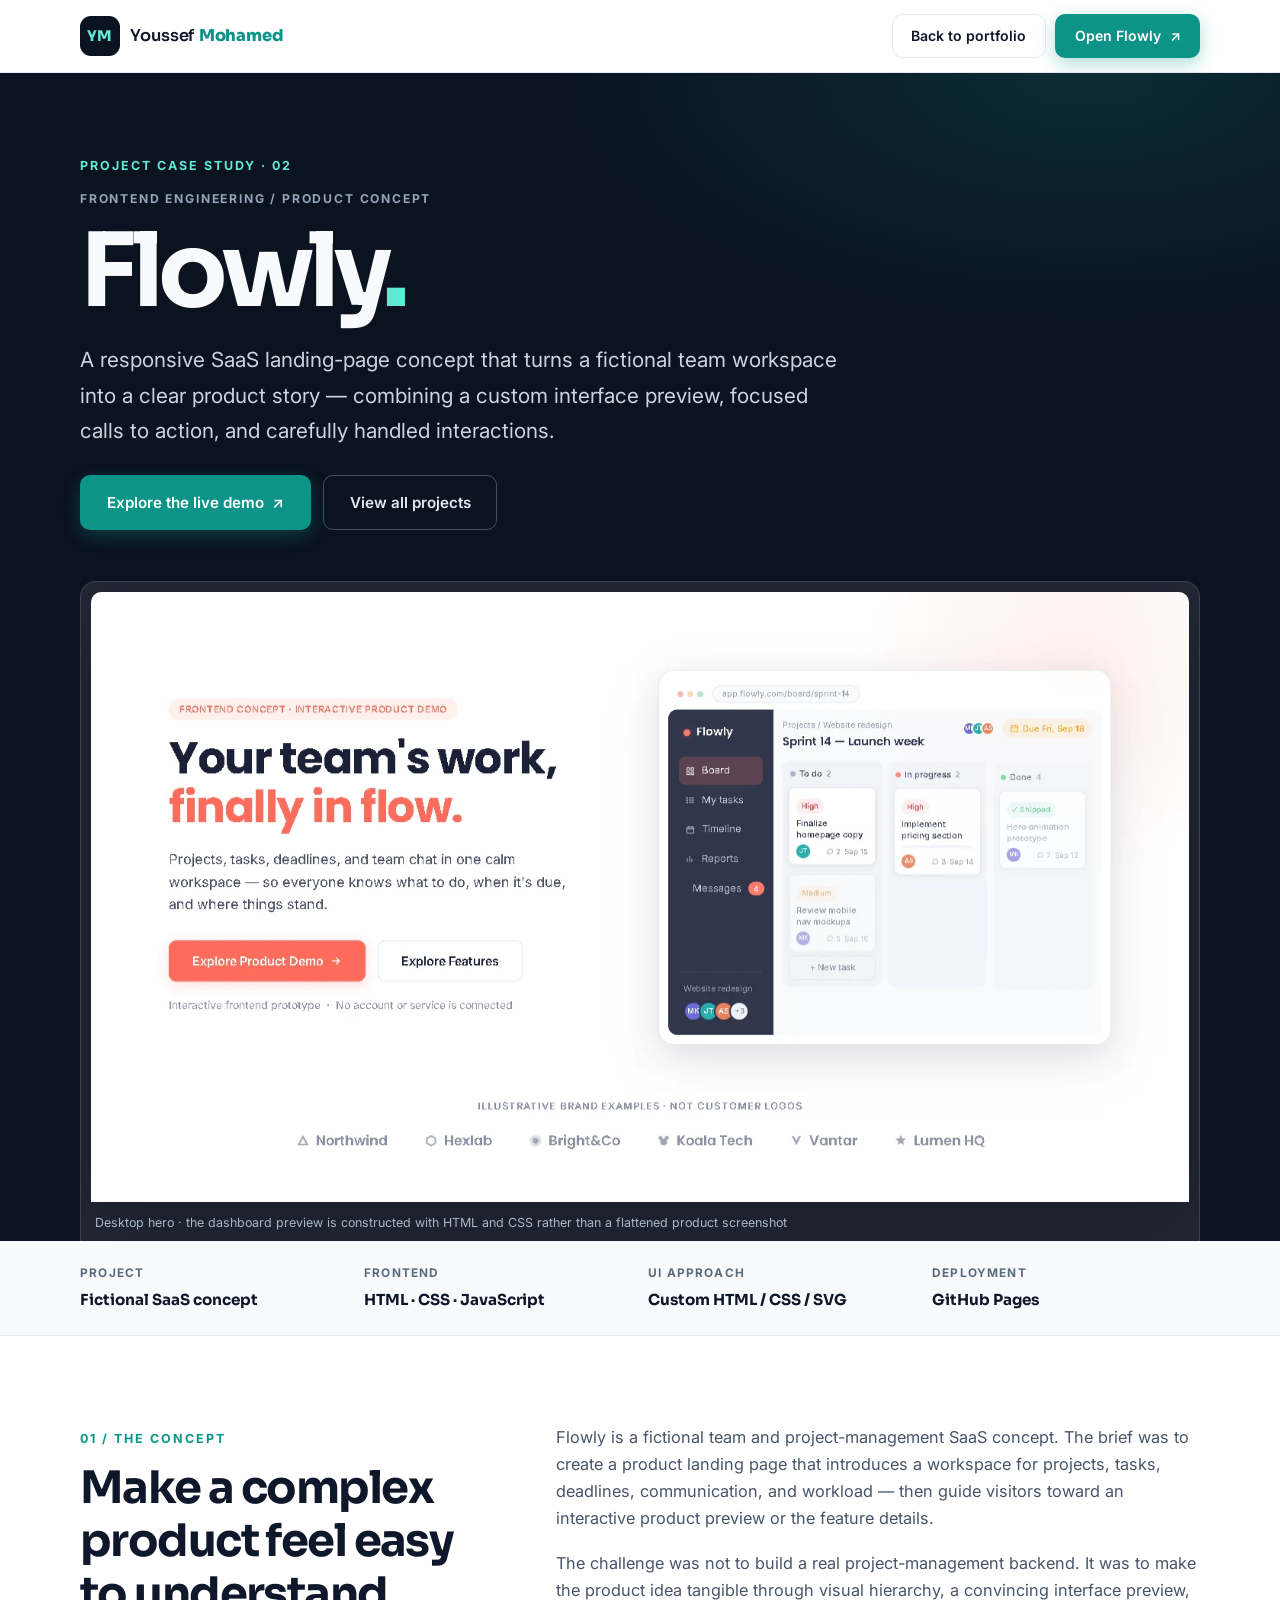
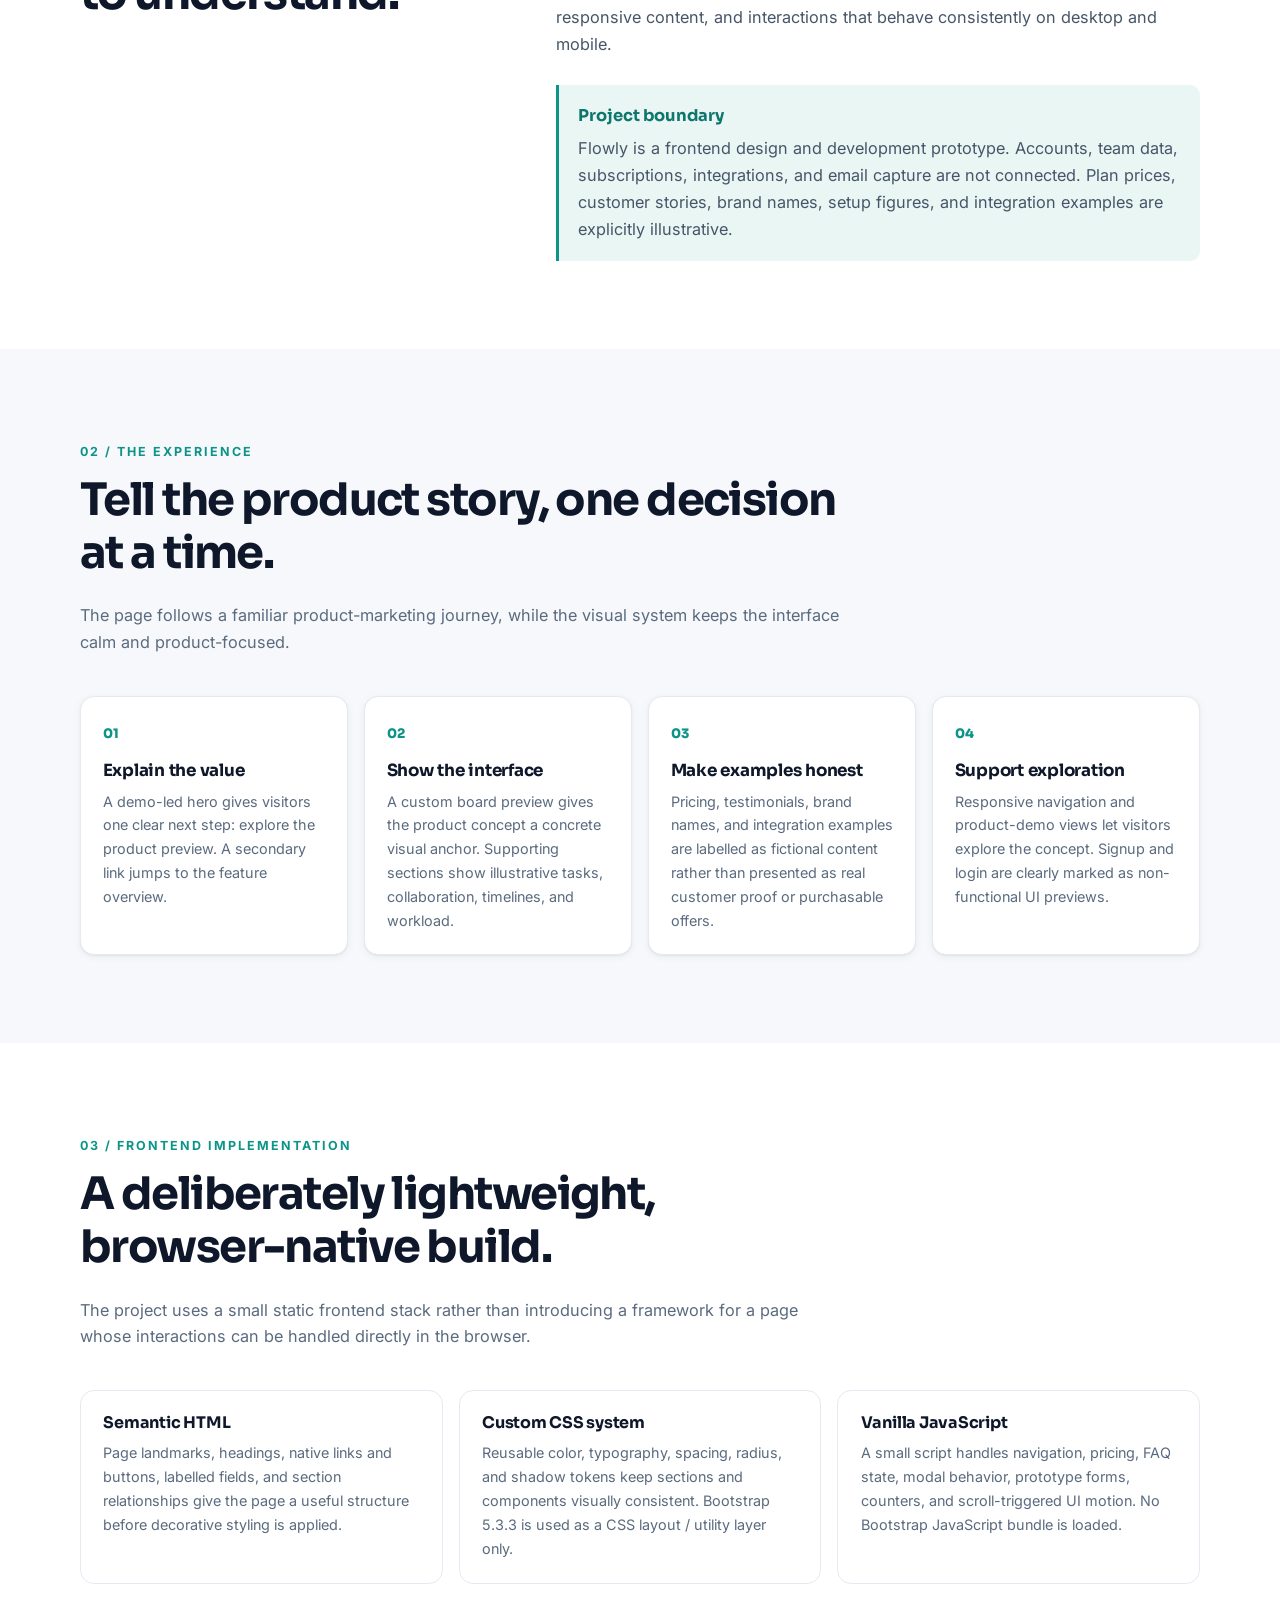
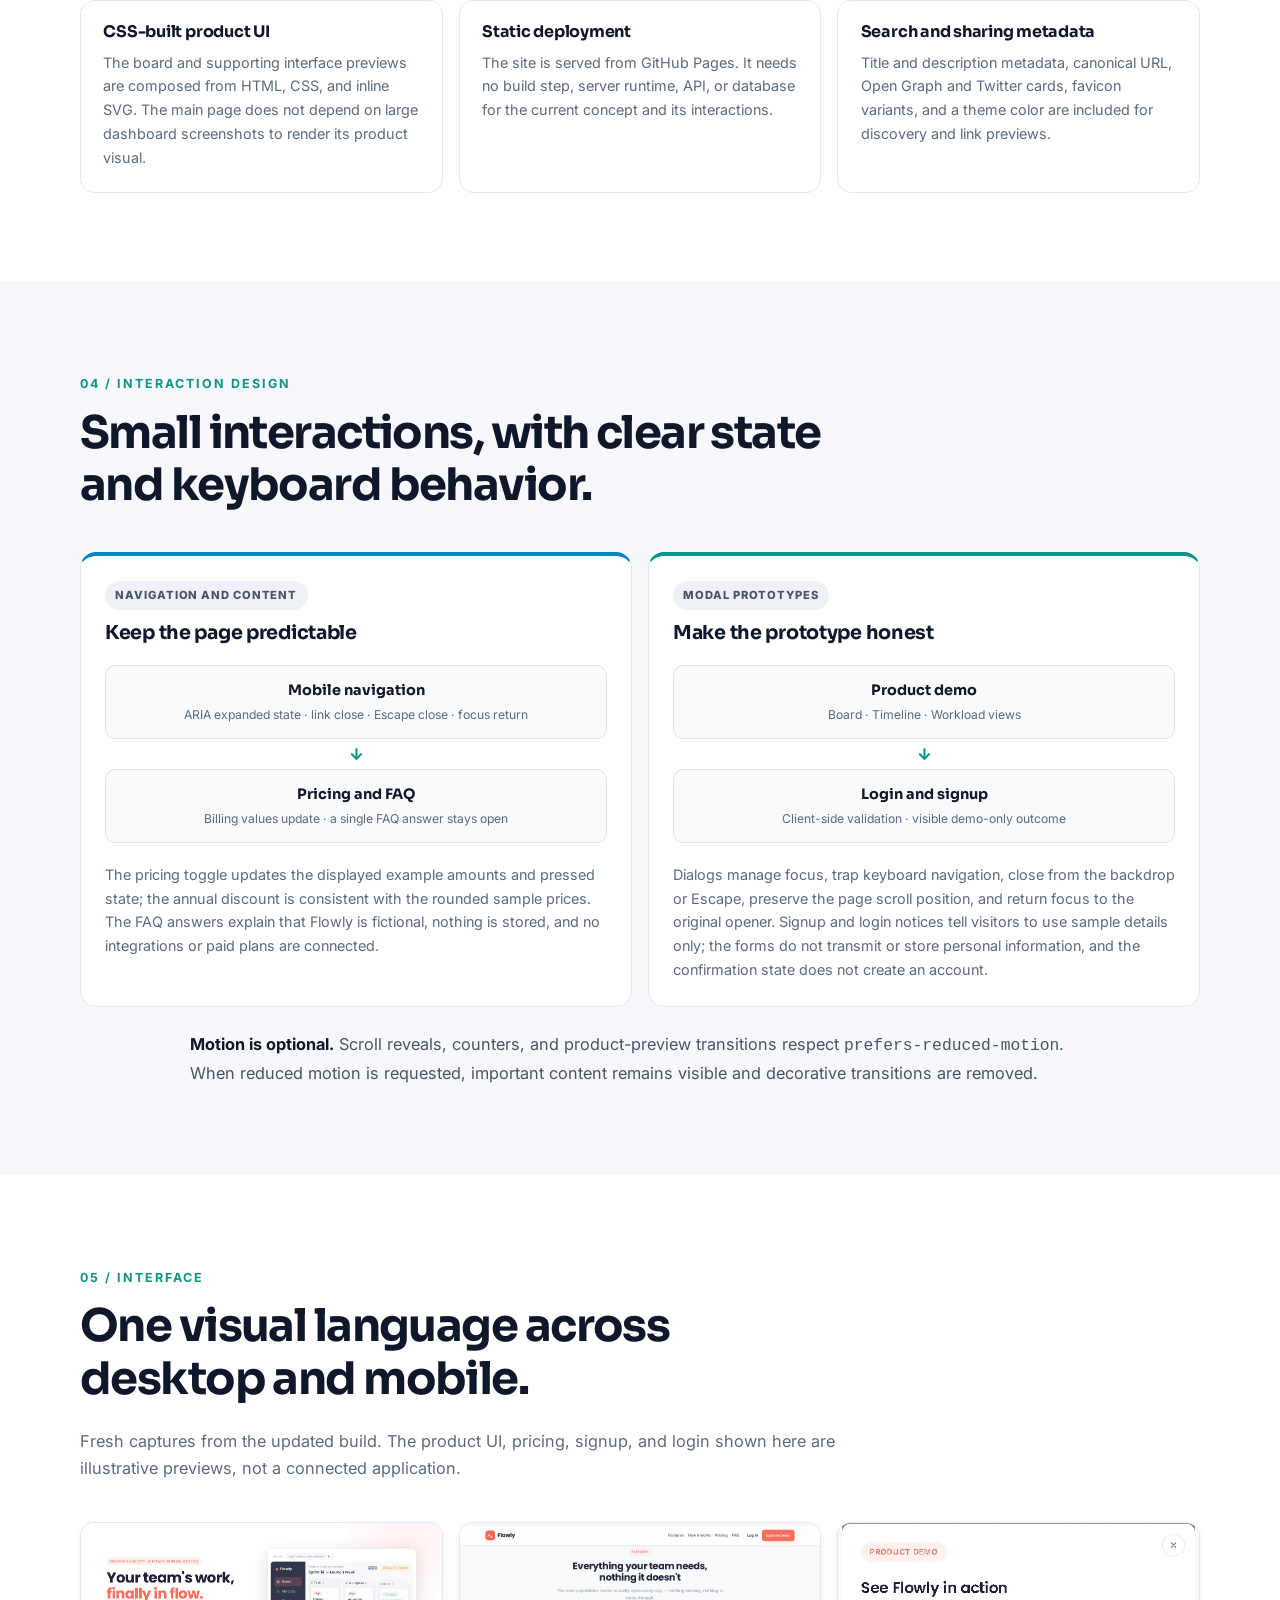
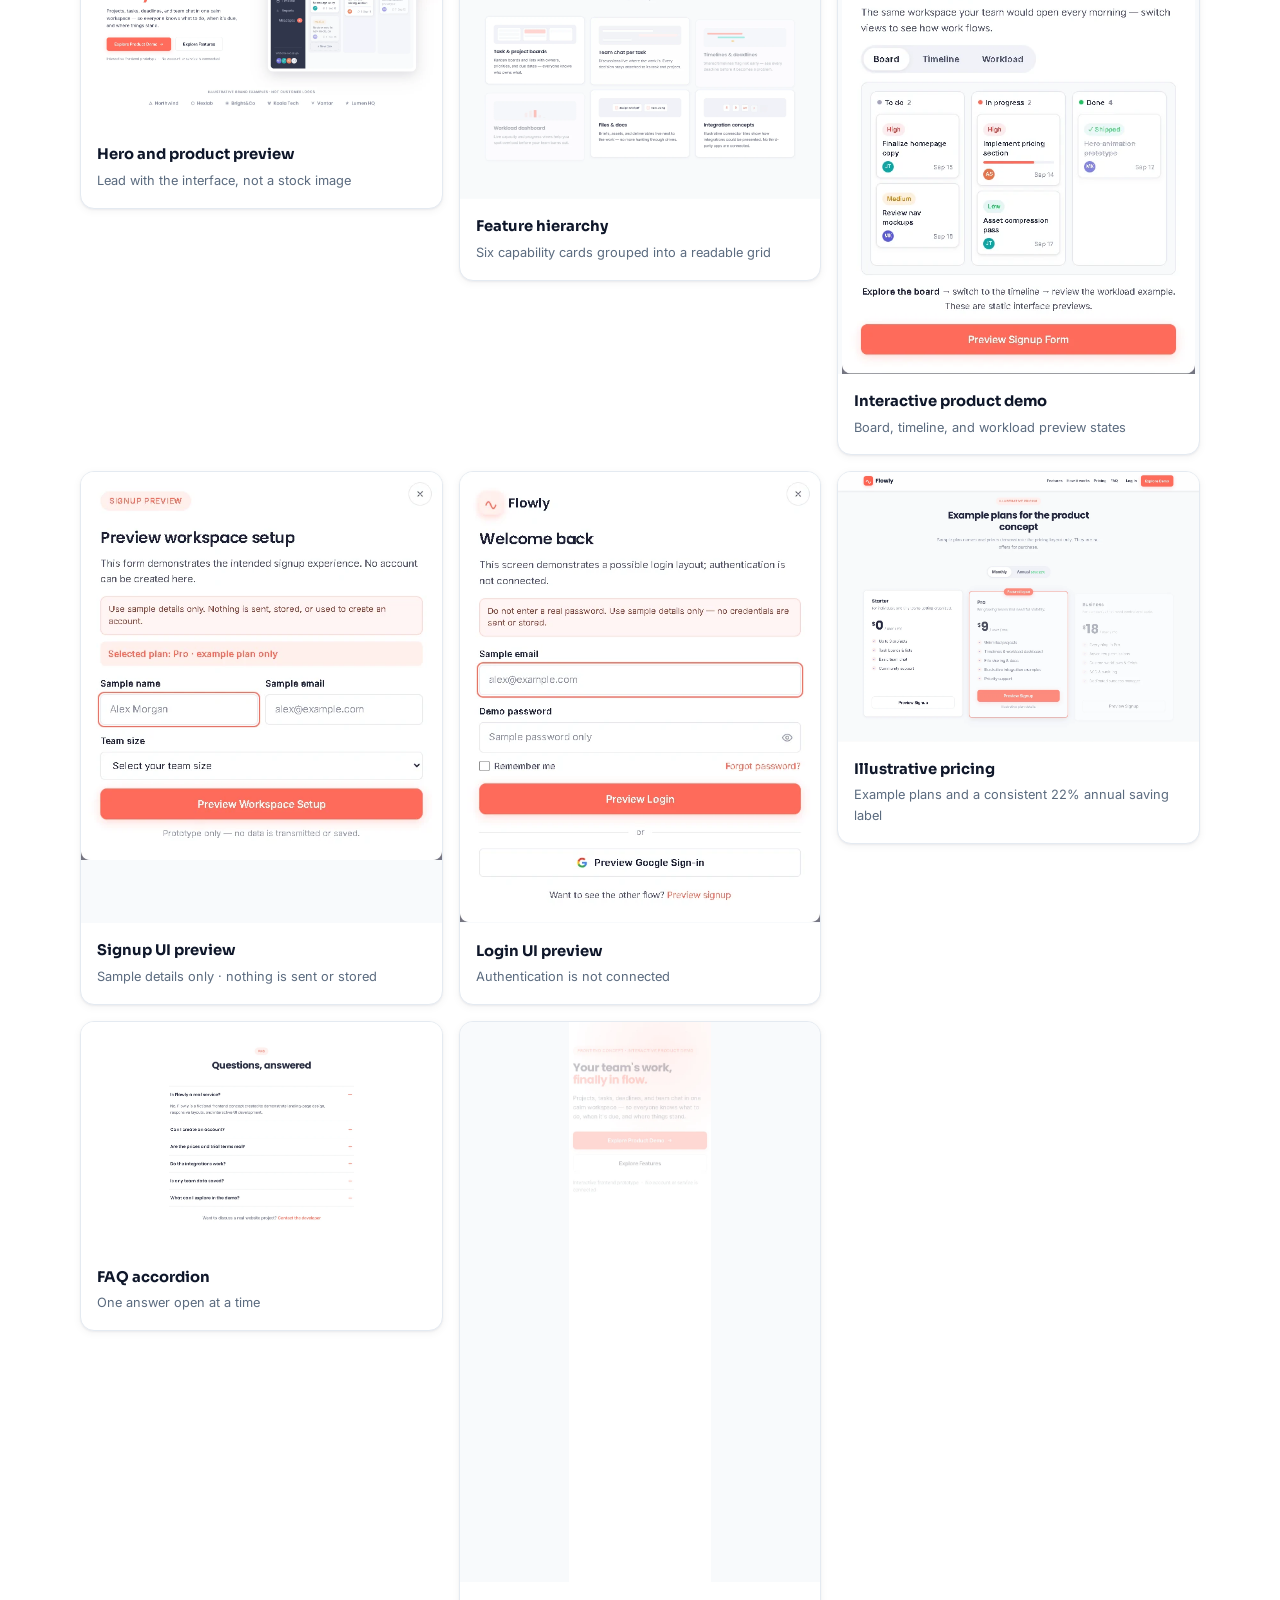
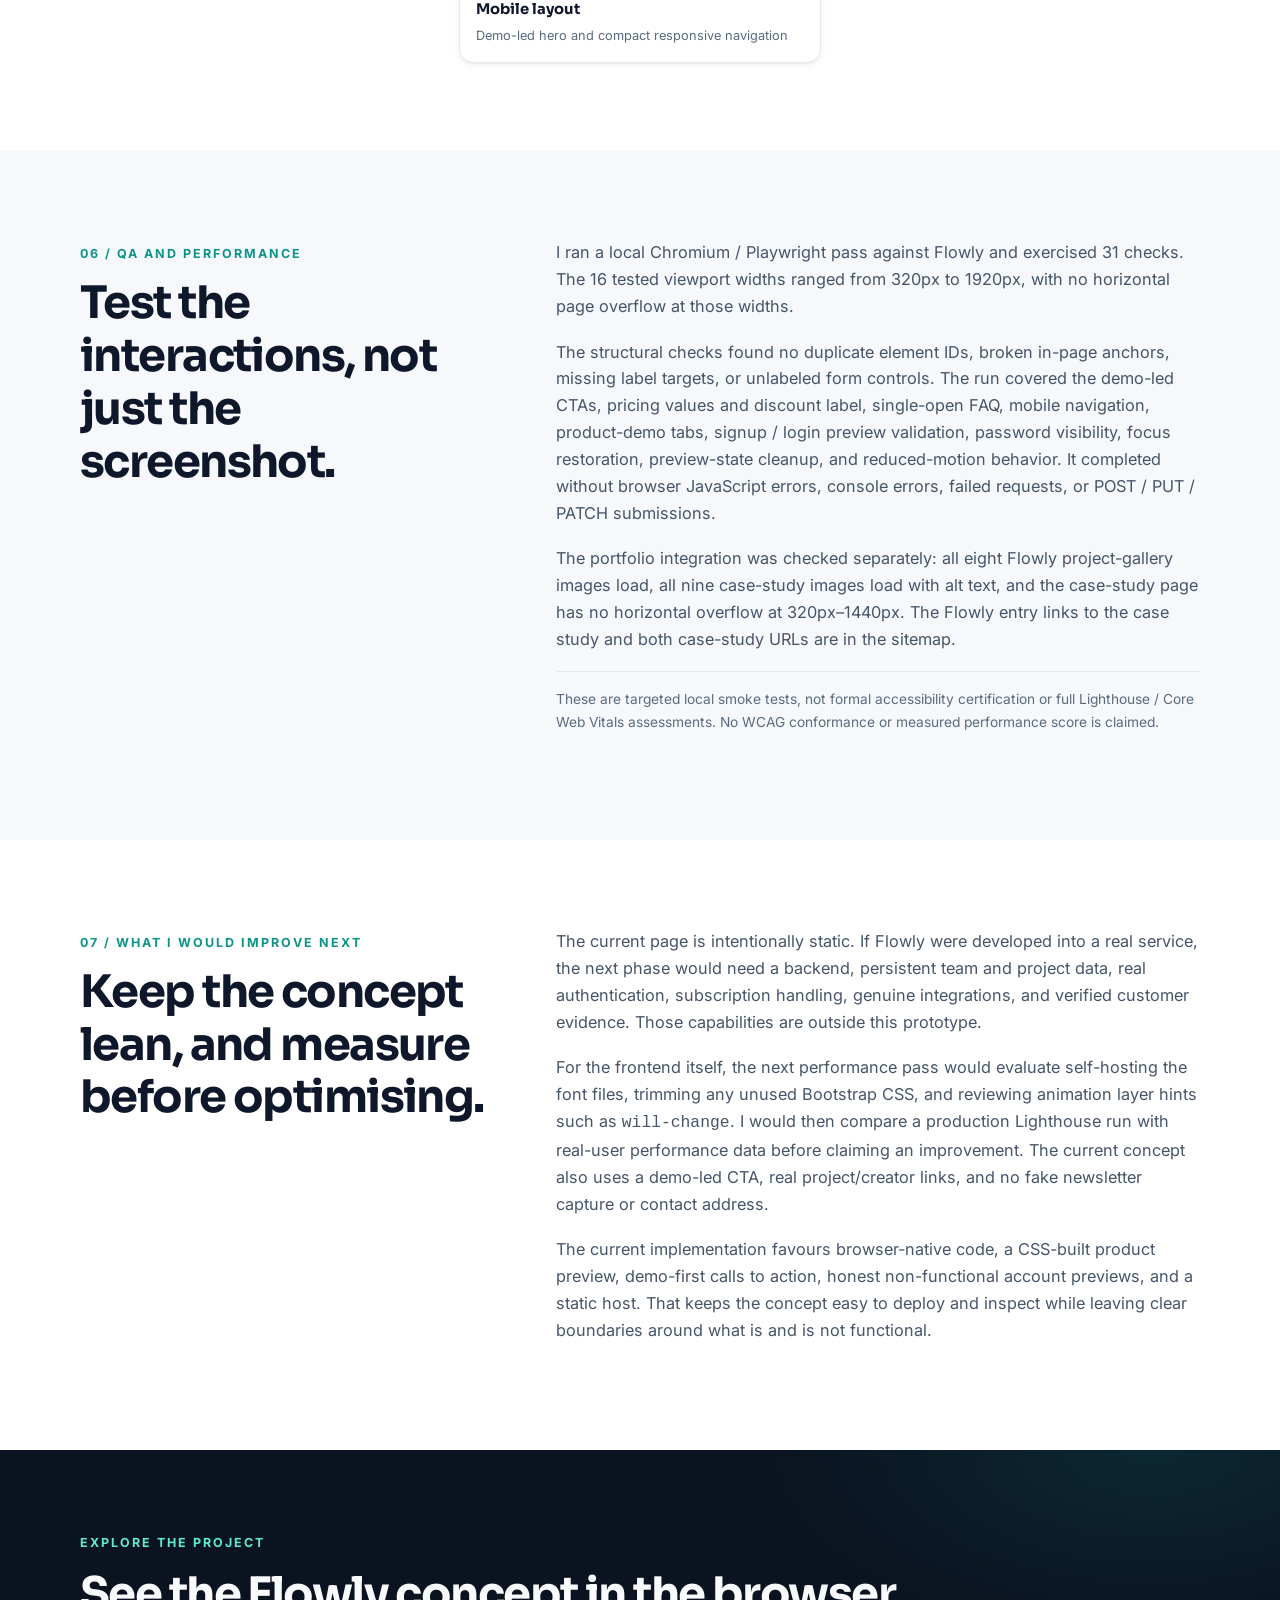
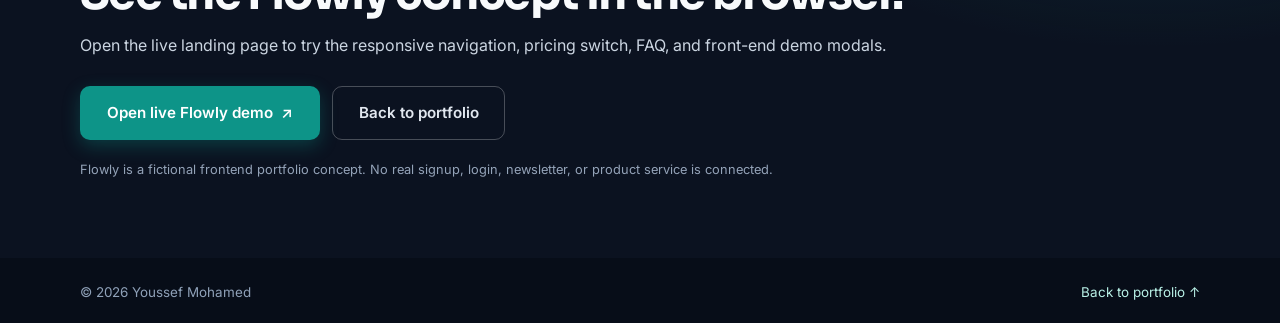
==== flowly-case-study.html @ de56250c "Add Flowly frontend case study and refreshed visuals" ====
<!DOCTYPE html>
<html lang="en">
<head>
  <meta charset="UTF-8">
  <meta name="viewport" content="width=device-width, initial-scale=1.0">
  <title>Flowly Case Study — Youssef Mohamed</title>
  <meta name="description" content="How I designed and built Flowly, a responsive fictional SaaS landing page using HTML, CSS, and vanilla JavaScript, with interactive prototypes and accessibility-minded motion.">
  <meta name="author" content="Youssef Mohamed">
  <meta name="robots" content="index, follow">
  <link rel="canonical" href="https://youssefmohammed12.github.io/my-portfolio-website/flowly-case-study.html">
  <meta name="theme-color" content="#0b1220">
  <meta property="og:type" content="article">
  <meta property="og:url" content="https://youssefmohammed12.github.io/my-portfolio-website/flowly-case-study.html">
  <meta property="og:title" content="Flowly — Frontend Case Study">
  <meta property="og:description" content="A responsive SaaS concept built with semantic HTML, custom CSS, vanilla JavaScript, and interactive front-end prototypes.">
  <meta property="og:image" content="https://youssefmohammed12.github.io/my-portfolio-website/assets/flowly/hero-desktop.webp">
  <meta property="og:image:alt" content="Flowly fictional SaaS landing page with a custom project-board interface">
  <meta name="twitter:card" content="summary_large_image">
  <meta name="twitter:title" content="Flowly — Frontend Case Study">
  <meta name="twitter:description" content="Design decisions, frontend interactions, accessibility considerations, and QA for a responsive SaaS landing-page concept.">
  <meta name="twitter:image" content="https://youssefmohammed12.github.io/my-portfolio-website/assets/flowly/hero-desktop.webp">
  <link rel="icon" type="image/svg+xml" href="assets/favicon.svg">
  <link rel="preconnect" href="https://fonts.googleapis.com">
  <link rel="preconnect" href="https://fonts.gstatic.com" crossorigin>
  <link href="https://fonts.googleapis.com/css2?family=Inter:wght@400;500;600;700&family=Sora:wght@600;700;800&display=swap" rel="stylesheet">
  <link rel="stylesheet" href="css/styles.css">
  <link rel="stylesheet" href="css/case-study.css">
  <link rel="stylesheet" href="css/flowly-case-study.css">
</head>
<body class="case-study-page">
  <a class="skip-link" href="#main">Skip to content</a>
  <header class="case-header">
    <div class="case-container case-nav">
      <a href="index.html#home" class="logo" aria-label="Youssef Mohamed — portfolio home">
        <span class="logo-mark" aria-hidden="true">YM</span>
        <span class="logo-text">Youssef<strong>Mohamed</strong></span>
      </a>
      <div class="case-nav-actions">
        <a class="btn btn-ghost btn-sm" href="index.html#projects">Back to portfolio</a>
        <a class="btn btn-primary btn-sm" href="https://youssefmohammed12.github.io/Flowly/" target="_blank" rel="noopener noreferrer">Open Flowly <span aria-hidden="true">↗</span></a>
      </div>
    </div>
  </header>
  <main id="main">
    <section class="case-hero">
      <div class="case-container">
        <p class="eyebrow eyebrow-light">Project case study · 02</p>
        <p class="case-overline">Frontend engineering / Product concept</p>
        <h1>Flowly<span>.</span></h1>
        <p class="case-hero-lead">A responsive SaaS landing-page concept that turns a fictional team workspace into a clear product story — combining a custom interface preview, focused calls to action, and carefully handled interactions.</p>
        <div class="case-hero-actions">
          <a class="btn btn-primary" href="https://youssefmohammed12.github.io/Flowly/" target="_blank" rel="noopener noreferrer">Explore the live demo <span aria-hidden="true">↗</span></a>
          <a class="btn btn-ghost btn-ghost-light" href="index.html#projects">View all projects</a>
        </div>
        <figure class="case-hero-shot">
          <img src="assets/flowly/hero-desktop.webp" alt="Flowly desktop landing-page hero with its coral and navy visual identity and a custom project-board interface" width="1440" height="815">
          <figcaption>Desktop hero · the dashboard preview is constructed with HTML and CSS rather than a flattened product screenshot</figcaption>
        </figure>
      </div>
    </section>
    <section class="case-facts" aria-label="Project summary">
      <div class="case-container case-facts-grid">
        <div><span>Project</span><strong>Fictional SaaS concept</strong></div>
        <div><span>Frontend</span><strong>HTML · CSS · JavaScript</strong></div>
        <div><span>UI approach</span><strong>Custom HTML / CSS / SVG</strong></div>
        <div><span>Deployment</span><strong>GitHub Pages</strong></div>
      </div>
    </section>
    <section class="case-section" id="overview">
      <div class="case-container case-two-col">
        <div class="case-section-intro">
          <p class="eyebrow">01 / The concept</p>
          <h2>Make a complex product feel easy to understand.</h2>
        </div>
        <div class="case-copy">
          <p>Flowly is a fictional team and project-management SaaS concept. The brief was to create a product landing page that introduces a workspace for projects, tasks, deadlines, communication, and workload — then guide visitors toward an interactive product preview or the feature details.</p>
          <p>The challenge was not to build a real project-management backend. It was to make the product idea tangible through visual hierarchy, a convincing interface preview, responsive content, and interactions that behave consistently on desktop and mobile.</p>
          <div class="case-callout"><strong>Project boundary</strong><span>Flowly is a frontend design and development prototype. Accounts, team data, subscriptions, integrations, and email capture are not connected. Plan prices, customer stories, brand names, setup figures, and integration examples are explicitly illustrative.</span></div>
        </div>
      </div>
    </section>
    <section class="case-section case-section-alt">
      <div class="case-container">
        <div class="case-section-heading">
          <p class="eyebrow">02 / The experience</p>
          <h2>Tell the product story, one decision at a time.</h2>
          <p>The page follows a familiar product-marketing journey, while the visual system keeps the interface calm and product-focused.</p>
        </div>
        <div class="case-feature-grid">
          <article class="case-feature"><span>01</span><h3>Explain the value</h3><p>A demo-led hero gives visitors one clear next step: explore the product preview. A secondary link jumps to the feature overview.</p></article>
          <article class="case-feature"><span>02</span><h3>Show the interface</h3><p>A custom board preview gives the product concept a concrete visual anchor. Supporting sections show illustrative tasks, collaboration, timelines, and workload.</p></article>
          <article class="case-feature"><span>03</span><h3>Make examples honest</h3><p>Pricing, testimonials, brand names, and integration examples are labelled as fictional content rather than presented as real customer proof or purchasable offers.</p></article>
          <article class="case-feature"><span>04</span><h3>Support exploration</h3><p>Responsive navigation and product-demo views let visitors explore the concept. Signup and login are clearly marked as non-functional UI previews.</p></article>
        </div>
      </div>
    </section>
    <section class="case-section" id="implementation">
      <div class="case-container">
        <div class="case-section-heading">
          <p class="eyebrow">03 / Frontend implementation</p>
          <h2>A deliberately lightweight, browser-native build.</h2>
          <p>The project uses a small static frontend stack rather than introducing a framework for a page whose interactions can be handled directly in the browser.</p>
        </div>
        <div class="case-decision-grid">
          <article><h3>Semantic HTML</h3><p>Page landmarks, headings, native links and buttons, labelled fields, and section relationships give the page a useful structure before decorative styling is applied.</p></article>
          <article><h3>Custom CSS system</h3><p>Reusable color, typography, spacing, radius, and shadow tokens keep sections and components visually consistent. Bootstrap 5.3.3 is used as a CSS layout / utility layer only.</p></article>
          <article><h3>Vanilla JavaScript</h3><p>A small script handles navigation, pricing, FAQ state, modal behavior, prototype forms, counters, and scroll-triggered UI motion. No Bootstrap JavaScript bundle is loaded.</p></article>
          <article><h3>CSS-built product UI</h3><p>The board and supporting interface previews are composed from HTML, CSS, and inline SVG. The main page does not depend on large dashboard screenshots to render its product visual.</p></article>
          <article><h3>Static deployment</h3><p>The site is served from GitHub Pages. It needs no build step, server runtime, API, or database for the current concept and its interactions.</p></article>
          <article><h3>Search and sharing metadata</h3><p>Title and description metadata, canonical URL, Open Graph and Twitter cards, favicon variants, and a theme color are included for discovery and link previews.</p></article>
        </div>
      </div>
    </section>
    <section class="case-section case-section-alt" id="interactions">
      <div class="case-container">
        <div class="case-section-heading">
          <p class="eyebrow">04 / Interaction design</p>
          <h2>Small interactions, with clear state and keyboard behavior.</h2>
        </div>
        <div class="case-modes">
          <article class="case-mode case-mode-local">
            <span class="case-mode-label">Navigation and content</span>
            <h3>Keep the page predictable</h3>
            <div class="case-flow">
              <div class="case-flow-node"><strong>Mobile navigation</strong><small>ARIA expanded state · link close · Escape close · focus return</small></div>
              <span class="case-flow-arrow" aria-hidden="true">↓</span>
              <div class="case-flow-node"><strong>Pricing and FAQ</strong><small>Billing values update · a single FAQ answer stays open</small></div>
            </div>
            <p>The pricing toggle updates the displayed example amounts and pressed state; the annual discount is consistent with the rounded sample prices. The FAQ answers explain that Flowly is fictional, nothing is stored, and no integrations or paid plans are connected.</p>
          </article>
          <article class="case-mode case-mode-api">
            <span class="case-mode-label">Modal prototypes</span>
            <h3>Make the prototype honest</h3>
            <div class="case-flow">
              <div class="case-flow-node"><strong>Product demo</strong><small>Board · Timeline · Workload views</small></div>
              <span class="case-flow-arrow" aria-hidden="true">↓</span>
              <div class="case-flow-node"><strong>Login and signup</strong><small>Client-side validation · visible demo-only outcome</small></div>
            </div>
            <p>Dialogs manage focus, trap keyboard navigation, close from the backdrop or Escape, preserve the page scroll position, and return focus to the original opener. Signup and login notices tell visitors to use sample details only; the forms do not transmit or store personal information, and the confirmation state does not create an account.</p>
          </article>
        </div>
        <div class="case-copy case-architecture-note">
          <p><strong>Motion is optional.</strong> Scroll reveals, counters, and product-preview transitions respect <code>prefers-reduced-motion</code>. When reduced motion is requested, important content remains visible and decorative transitions are removed.</p>
        </div>
      </div>
    </section>
    <section class="case-section">
      <div class="case-container">
        <div class="case-section-heading">
          <p class="eyebrow">05 / Interface</p>
          <h2>One visual language across desktop and mobile.</h2>
          <p>Fresh captures from the updated build. The product UI, pricing, signup, and login shown here are illustrative previews, not a connected application.</p>
        </div>
        <div class="case-gallery flowly-case-gallery">
          <figure class="flowly-shot"><a href="assets/flowly/hero-desktop.webp" target="_blank" rel="noopener noreferrer"><img src="assets/flowly/hero-desktop.webp" alt="Desktop hero with Flowly branding, primary calls to action, and custom project-board preview" width="1440" height="815" loading="lazy" decoding="async"></a><figcaption><strong>Hero and product preview</strong><span>Lead with the interface, not a stock image</span></figcaption></figure>
          <figure class="flowly-shot"><a href="assets/flowly/features.webp" target="_blank" rel="noopener noreferrer"><img src="assets/flowly/features.webp" alt="Flowly features section showing task boards, team chat, timelines, workload, files, and integrations" width="1440" height="1102" loading="lazy" decoding="async"></a><figcaption><strong>Feature hierarchy</strong><span>Six capability cards grouped into a readable grid</span></figcaption></figure>
          <figure class="flowly-shot-portrait"><a href="assets/flowly/product-demo.webp" target="_blank" rel="noopener noreferrer"><img src="assets/flowly/product-demo.webp" alt="Flowly product demo modal with Board, Timeline, and Workload tabs and a sample task board" width="560" height="716" loading="lazy" decoding="async"></a><figcaption><strong>Interactive product demo</strong><span>Board, timeline, and workload preview states</span></figcaption></figure>
          <figure class="flowly-shot-portrait"><a href="assets/flowly/signup-preview.webp" target="_blank" rel="noopener noreferrer"><img src="assets/flowly/signup-preview.webp" alt="Flowly signup interface preview with explicit sample-data notice and no-account disclaimer" width="560" height="602" loading="lazy" decoding="async"></a><figcaption><strong>Signup UI preview</strong><span>Sample details only · nothing is sent or stored</span></figcaption></figure>
          <figure class="flowly-shot-portrait"><a href="assets/flowly/login-preview.webp" target="_blank" rel="noopener noreferrer"><img src="assets/flowly/login-preview.webp" alt="Flowly login interface preview with a warning not to enter a real password" width="560" height="698" loading="lazy" decoding="async"></a><figcaption><strong>Login UI preview</strong><span>Authentication is not connected</span></figcaption></figure>
          <figure class="flowly-shot"><a href="assets/flowly/pricing.webp" target="_blank" rel="noopener noreferrer"><img src="assets/flowly/pricing.webp" alt="Flowly illustrative pricing section with 22 percent rounded annual saving label and three example plans" width="1440" height="1075" loading="lazy" decoding="async"></a><figcaption><strong>Illustrative pricing</strong><span>Example plans and a consistent 22% annual saving label</span></figcaption></figure>
          <figure class="flowly-shot"><a href="assets/flowly/faq.webp" target="_blank" rel="noopener noreferrer"><img src="assets/flowly/faq.webp" alt="Flowly FAQ section explaining the fictional product and interactive UI preview limitations" width="1440" height="910" loading="lazy" decoding="async"></a><figcaption><strong>FAQ accordion</strong><span>One answer open at a time</span></figcaption></figure>
          <figure class="flowly-phone"><a href="assets/flowly/mobile-home.webp" target="_blank" rel="noopener noreferrer"><img src="assets/flowly/mobile-home.webp" alt="Mobile Flowly hero with demo-led calls to action and a custom dashboard preview" width="430" height="932" loading="lazy" decoding="async"></a><figcaption><strong>Mobile layout</strong><span>Demo-led hero and compact responsive navigation</span></figcaption></figure>
        </div>
      </div>
    </section>
    <section class="case-section case-section-alt">
      <div class="case-container case-two-col">
        <div class="case-section-intro">
          <p class="eyebrow">06 / QA and performance</p>
          <h2>Test the interactions, not just the screenshot.</h2>
        </div>
        <div class="case-copy">
          <p>I ran a local Chromium / Playwright pass against Flowly and exercised 31 checks. The 16 tested viewport widths ranged from 320px to 1920px, with no horizontal page overflow at those widths.</p>
          <p>The structural checks found no duplicate element IDs, broken in-page anchors, missing label targets, or unlabeled form controls. The run covered the demo-led CTAs, pricing values and discount label, single-open FAQ, mobile navigation, product-demo tabs, signup / login preview validation, password visibility, focus restoration, preview-state cleanup, and reduced-motion behavior. It completed without browser JavaScript errors, console errors, failed requests, or POST / PUT / PATCH submissions.</p>
          <p>The portfolio integration was checked separately: all eight Flowly project-gallery images load, all nine case-study images load with alt text, and the case-study page has no horizontal overflow at 320px–1440px. The Flowly entry links to the case study and both case-study URLs are in the sitemap.</p>
          <p class="case-small-note">These are targeted local smoke tests, not formal accessibility certification or full Lighthouse / Core Web Vitals assessments. No WCAG conformance or measured performance score is claimed.</p>
        </div>
      </div>
    </section>
    <section class="case-section">
      <div class="case-container case-two-col">
        <div class="case-section-intro">
          <p class="eyebrow">07 / What I would improve next</p>
          <h2>Keep the concept lean, and measure before optimising.</h2>
        </div>
        <div class="case-copy">
          <p>The current page is intentionally static. If Flowly were developed into a real service, the next phase would need a backend, persistent team and project data, real authentication, subscription handling, genuine integrations, and verified customer evidence. Those capabilities are outside this prototype.</p>
          <p>For the frontend itself, the next performance pass would evaluate self-hosting the font files, trimming any unused Bootstrap CSS, and reviewing animation layer hints such as <code>will-change</code>. I would then compare a production Lighthouse run with real-user performance data before claiming an improvement. The current concept also uses a demo-led CTA, real project/creator links, and no fake newsletter capture or contact address.</p>
          <p>The current implementation favours browser-native code, a CSS-built product preview, demo-first calls to action, honest non-functional account previews, and a static host. That keeps the concept easy to deploy and inspect while leaving clear boundaries around what is and is not functional.</p>
        </div>
      </div>
    </section>
    <section class="case-outro">
      <div class="case-container">
        <p class="eyebrow eyebrow-light">Explore the project</p>
        <h2>See the Flowly concept in the browser.</h2>
        <p>Open the live landing page to try the responsive navigation, pricing switch, FAQ, and front-end demo modals.</p>
        <div class="case-hero-actions">
          <a class="btn btn-primary" href="https://youssefmohammed12.github.io/Flowly/" target="_blank" rel="noopener noreferrer">Open live Flowly demo <span aria-hidden="true">↗</span></a>
          <a class="btn btn-ghost btn-ghost-light" href="index.html#projects">Back to portfolio</a>
        </div>
        <p class="case-private-note">Flowly is a fictional frontend portfolio concept. No real signup, login, newsletter, or product service is connected.</p>
      </div>
    </section>
  </main>
  <footer class="case-footer">
    <div class="case-container"><span>© 2026 Youssef Mohamed</span><a href="index.html#home">Back to portfolio ↑</a></div>
  </footer>
</body>
</html>
---- css/styles.css ----
/* ============================================================
   Youssef Mohamed — Portfolio
   Design system + layout
   ============================================================ */
:root {
  --navy: #0b1220;
  --navy-2: #101a2e;
  --navy-3: #16233c;
  --bg: #f6f8fb;
  --surface: #ffffff;
  --ink: #0f172a;
  --muted: #5b6b7f;
  --line: #e4eaf1;
  --accent: #0d9488;
  --accent-dark: #0f766e;
  --accent-soft: #e4f5f2;
  --coral: #f8624c;
  --coral-dark: #e14e38;
  --coral-soft: #ffe9e5;
  --sky: #0284c7;
  --radius: 14px;
  --radius-sm: 10px;
  --shadow-sm: 0 1px 2px rgba(15, 23, 42, .05), 0 2px 8px rgba(15, 23, 42, .05);
  --shadow-md: 0 6px 24px rgba(15, 23, 42, .09);
  --shadow-lg: 0 20px 60px rgba(15, 23, 42, .16);
  --font-head: "Sora", "Inter", system-ui, sans-serif;
  --font-body: "Inter", system-ui, -apple-system, sans-serif;
  --header-h: 72px;
}

*, *::before, *::after { box-sizing: border-box; }

html { scroll-behavior: smooth; }

/* A restrained custom cursor for mouse and trackpad users. Native cursors are
   retained for controls that need the familiar text-selection or link affordance. */
@media (pointer: fine) {
  html, body {
    cursor: url("data:image/svg+xml,%3Csvg xmlns='http://www.w3.org/2000/svg' width='32' height='32' viewBox='0 0 32 32'%3E%3Cpath d='M7 4.5 24.8 16 15 18.8 11.5 27.5Z' fill='%230d9488' stroke='%23ffffff' stroke-width='2.2' stroke-linejoin='round'/%3E%3C/svg%3E") 7 5, auto;
  }

  a, button, [role="button"], input[type="submit"], input[type="button"], label[for], select {
    cursor: pointer;
  }

  input, textarea { cursor: text; }
}

body {
  margin: 0;
  font-family: var(--font-body);
  font-size: 16px;
  line-height: 1.65;
  color: var(--ink);
  background: var(--bg);
  -webkit-font-smoothing: antialiased;
}

img { max-width: 100%; display: block; }

h1, h2, h3, h4 {
  font-family: var(--font-head);
  line-height: 1.18;
  margin: 0 0 .5em;
  color: var(--ink);
  letter-spacing: -.015em;
}

p { margin: 0 0 1em; }
ul, ol { margin: 0; padding: 0; list-style: none; }
a { color: var(--accent); text-decoration: none; }
button { font-family: inherit; }

:focus-visible {
  outline: 2.5px solid var(--accent);
  outline-offset: 3px;
  border-radius: 4px;
}

.container {
  width: min(1140px, 100% - 2.5rem);
  margin-inline: auto;
}

.section { padding: 96px 0; }
.section-alt { background: var(--surface); }

section[id] { scroll-margin-top: calc(var(--header-h) + 8px); }

.skip-link {
  position: absolute;
  left: 1rem;
  top: -100px;
  z-index: 200;
  background: var(--navy);
  color: #fff;
  padding: .7rem 1.1rem;
  border-radius: var(--radius-sm);
  transition: top .2s ease;
}
.skip-link:focus { top: 1rem; color: #fff; }

/* ---------- eyebrow / headings ---------- */
.eyebrow {
  display: inline-block;
  font-size: .78rem;
  font-weight: 700;
  letter-spacing: .16em;
  text-transform: uppercase;
  color: var(--accent);
  margin-bottom: .9rem;
}
.eyebrow-light { color: #5eead4; }

.section-head { max-width: 720px; margin-bottom: 3.2rem; }
.section-head h2 { font-size: clamp(1.7rem, 3.4vw, 2.5rem); }
.section-sub { color: var(--muted); font-size: 1.06rem; margin: 0; }

/* ---------- buttons ---------- */
.btn {
  display: inline-flex;
  align-items: center;
  justify-content: center;
  gap: .55rem;
  font-weight: 600;
  font-size: .95rem;
  padding: .85rem 1.6rem;
  border-radius: var(--radius-sm);
  border: 1.5px solid transparent;
  cursor: pointer;
  transition: transform .18s ease, box-shadow .18s ease, background .18s ease, border-color .18s ease, color .18s ease;
  white-space: nowrap;
}
.btn:hover { transform: translateY(-2px); }
.btn:active { transform: translateY(0); }

.btn-primary {
  background: var(--accent);
  color: #fff;
  box-shadow: 0 6px 18px rgba(13, 148, 136, .32);
}
.btn-primary:hover { background: var(--accent-dark); color: #fff; }

.btn-coral { background: var(--coral); box-shadow: 0 6px 18px rgba(248, 98, 76, .32); }
.btn-coral:hover { background: var(--coral-dark); }
.btn-nova { background: #a94f2c; box-shadow: 0 6px 18px rgba(169, 79, 44, .28); }
.btn-nova:hover { background: #8a3e20; }

.btn-ghost {
  background: transparent;
  color: var(--ink);
  border-color: var(--line);
}
.btn-ghost:hover { border-color: var(--accent); color: var(--accent); }

.btn-ghost-light { color: #e2e8f0; border-color: rgba(255, 255, 255, .25); }
.btn-ghost-light:hover { border-color: #5eead4; color: #5eead4; }

.btn-sm { padding: .6rem 1.15rem; font-size: .88rem; }
.btn-block { width: 100%; }

.icon-btn {
  display: inline-flex;
  align-items: center;
  justify-content: center;
  width: 38px;
  height: 38px;
  border-radius: 10px;
  color: var(--muted);
  border: 1px solid transparent;
  transition: color .18s ease, background .18s ease, border-color .18s ease;
}
.icon-btn:hover { color: var(--accent); background: var(--accent-soft); }

.badge {
  display: inline-flex;
  align-items: center;
  gap: .4rem;
  font-size: .78rem;
  font-weight: 600;
  padding: .35rem .8rem;
  border-radius: 999px;
  background: #eef2f7;
  color: var(--muted);
  border: 1px solid var(--line);
}
.badge-accent { background: var(--accent-soft); color: var(--accent-dark); border-color: #bfe8e1; }

/* ============================================================
   HEADER / NAV
   ============================================================ */
.site-header {
  position: sticky;
  top: 0;
  z-index: 100;
  background: rgba(255, 255, 255, .92);
  backdrop-filter: blur(12px);
  -webkit-backdrop-filter: blur(12px);
  border-bottom: 1px solid transparent;
  transition: border-color .25s ease, box-shadow .25s ease;
}
.site-header.scrolled { border-bottom-color: var(--line); box-shadow: var(--shadow-sm); }

.nav-wrap {
  display: flex;
  align-items: center;
  gap: 1.5rem;
  height: var(--header-h);
}

.logo {
  display: inline-flex;
  align-items: center;
  gap: .65rem;
  color: var(--ink);
  margin-right: auto;
}
.logo-mark {
  display: inline-flex;
  align-items: center;
  justify-content: center;
  width: 40px;
  height: 40px;
  border-radius: 11px;
  background: var(--navy);
  color: #5eead4;
  font-family: var(--font-head);
  font-weight: 800;
  font-size: .92rem;
  letter-spacing: .02em;
}
.logo-text { font-family: var(--font-head); font-weight: 600; font-size: 1.02rem; letter-spacing: -.01em; }
.logo-text strong { color: var(--accent); font-weight: 800; margin-left: .28rem; }

.nav-list { display: flex; gap: .35rem; }
.nav-link {
  display: block;
  padding: .5rem .85rem;
  border-radius: 9px;
  color: var(--muted);
  font-weight: 500;
  font-size: .93rem;
  transition: color .18s ease, background .18s ease;
}
.nav-link:hover { color: var(--ink); background: #eef2f7; }
.nav-link.active { color: var(--accent-dark); background: var(--accent-soft); }

.nav-actions { display: flex; align-items: center; gap: .5rem; }

.nav-toggle {
  display: none;
  flex-direction: column;
  justify-content: center;
  gap: 5px;
  width: 42px;
  height: 42px;
  padding: 0 10px;
  background: none;
  border: 1px solid var(--line);
  border-radius: 10px;
  cursor: pointer;
}
.nav-toggle-bar {
  display: block;
  height: 2px;
  width: 100%;
  background: var(--ink);
  border-radius: 2px;
  transition: transform .22s ease, opacity .22s ease;
}
.nav-toggle[aria-expanded="true"] .nav-toggle-bar:nth-child(1) { transform: translateY(7px) rotate(45deg); }
.nav-toggle[aria-expanded="true"] .nav-toggle-bar:nth-child(2) { opacity: 0; }
.nav-toggle[aria-expanded="true"] .nav-toggle-bar:nth-child(3) { transform: translateY(-7px) rotate(-45deg); }

.mobile-menu {
  border-top: 1px solid var(--line);
  background: #fff;
  padding: 1rem 1.25rem 1.5rem;
  box-shadow: var(--shadow-md);
}
.mobile-nav-list { display: grid; gap: .15rem; margin-bottom: 1.1rem; }
.mobile-nav-link {
  display: block;
  padding: .8rem 1rem;
  border-radius: 10px;
  color: var(--ink);
  font-weight: 600;
  font-size: 1.02rem;
}
.mobile-nav-link:hover { background: var(--accent-soft); color: var(--accent-dark); }
.mobile-menu-footer { display: grid; gap: 1rem; }
.mobile-socials { display: flex; gap: .6rem; justify-content: center; }

/* ============================================================
   HERO
   ============================================================ */
.hero {
  position: relative;
  background:
    radial-gradient(900px 480px at 85% -10%, rgba(13, 148, 136, .18), transparent 60%),
    radial-gradient(700px 420px at -10% 110%, rgba(2, 132, 199, .14), transparent 60%),
    var(--navy);
  color: #e2e8f0;
  overflow: hidden;
}
.hero::before {
  content: "";
  position: absolute;
  inset: 0;
  background-image:
    linear-gradient(rgba(148, 163, 184, .06) 1px, transparent 1px),
    linear-gradient(90deg, rgba(148, 163, 184, .06) 1px, transparent 1px);
  background-size: 46px 46px;
  mask-image: radial-gradient(ellipse 90% 80% at 50% 30%, #000 40%, transparent 100%);
}
.hero-grid {
  position: relative;
  display: grid;
  grid-template-columns: 1.02fr .98fr;
  gap: 3.5rem;
  align-items: center;
  padding: 88px 0 96px;
}
.hero h1 {
  color: #f8fafc;
  font-size: clamp(2.1rem, 4.6vw, 3.35rem);
  font-weight: 800;
  margin-bottom: 1.15rem;
}
.accent-text { color: #2dd4bf; }
.hero-lead {
  font-size: 1.1rem;
  color: #b6c2d4;
  max-width: 34rem;
  margin-bottom: 2rem;
}
.hero-actions { display: flex; flex-wrap: wrap; gap: .9rem; margin-bottom: 2.1rem; }
.hero-meta { display: flex; flex-wrap: wrap; gap: 1.4rem; }
.hero-meta-item {
  display: inline-flex;
  align-items: center;
  gap: .5rem;
  font-size: .88rem;
  color: #8fa1b8;
}
.hero-meta-item svg { color: #2dd4bf; }

.hero-visual { position: relative; padding: 1rem 0 2.5rem; }
.hero-frame {
  margin: 0;
  border-radius: 16px;
  overflow: hidden;
  border: 1px solid rgba(255, 255, 255, .14);
  box-shadow: 0 30px 80px rgba(2, 6, 23, .55), 0 0 0 6px rgba(255, 255, 255, .04);
  transform: rotate(1.2deg);
  transition: transform .35s ease;
}
.hero-frame:hover { transform: rotate(0deg) scale(1.01); }
.hero-frame img { width: 100%; height: auto; }

.hero-id-card {
  position: absolute;
  left: -1.4rem;
  bottom: 0;
  display: flex;
  align-items: center;
  gap: .85rem;
  background: #fff;
  color: var(--ink);
  padding: .8rem 1.15rem .8rem .8rem;
  border-radius: 14px;
  box-shadow: var(--shadow-lg);
}
.hero-id-card img { width: 52px; height: 52px; border-radius: 12px; object-fit: cover; }
.hero-id-name { font-family: var(--font-head); font-weight: 700; font-size: .95rem; margin: 0; line-height: 1.3; }
.hero-id-role { font-size: .8rem; color: var(--muted); margin: 0; }

.hero-chip {
  position: absolute;
  top: -1.1rem;
  right: -.6rem;
  display: flex;
  align-items: center;
  gap: .7rem;
  background: #fff;
  padding: .55rem .9rem .55rem .55rem;
  border-radius: 12px;
  box-shadow: var(--shadow-lg);
  color: var(--ink);
  transform: rotate(-1.6deg);
  transition: transform .25s ease;
}
.hero-chip:hover { transform: rotate(0deg) translateY(-3px); }
.hero-chip img { width: 66px; height: 42px; object-fit: cover; border-radius: 8px; }
.hero-chip strong { display: block; font-size: .82rem; line-height: 1.25; }
.hero-chip small { color: var(--muted); font-size: .72rem; }

/* ============================================================
   ABOUT
   ============================================================ */
.about-grid {
  display: grid;
  grid-template-columns: 340px 1fr;
  gap: 3.5rem;
  align-items: start;
}
.about-photo { position: relative; }
.about-photo-frame {
  border-radius: 18px;
  overflow: hidden;
  box-shadow: var(--shadow-lg);
  border: 1px solid var(--line);
}
.about-photo-frame img { width: 100%; height: auto; }
.about-photo-badges {
  position: absolute;
  left: 50%;
  bottom: -1rem;
  transform: translateX(-50%);
  display: flex;
  gap: .5rem;
  white-space: nowrap;
}
.about-photo-badges .badge { background: #fff; box-shadow: var(--shadow-md); }

.about-lead { font-size: 1.18rem; font-weight: 500; color: var(--ink); }
.about-text > p { color: var(--muted); }

.about-points { display: grid; gap: 1.1rem; margin: 1.6rem 0; }
.about-point {
  display: flex;
  gap: 1rem;
  background: var(--surface);
  border: 1px solid var(--line);
  border-radius: var(--radius);
  padding: 1.15rem 1.3rem;
  box-shadow: var(--shadow-sm);
  transition: transform .2s ease, box-shadow .2s ease;
}
.about-point:hover { transform: translateY(-3px); box-shadow: var(--shadow-md); }
.about-point-num {
  font-family: var(--font-head);
  font-weight: 800;
  font-size: 1.05rem;
  color: var(--accent);
  padding-top: .1rem;
}
.about-point-title { font-weight: 700; margin-bottom: .25rem; }
.about-point-tag { color: var(--muted); font-weight: 500; font-size: .88rem; }
.about-point p:last-child { color: var(--muted); font-size: .94rem; margin: 0; }

.about-edu {
  display: flex;
  align-items: flex-start;
  gap: .6rem;
  color: var(--muted);
  font-size: .96rem;
  margin: 0;
}
.about-edu svg { flex-shrink: 0; margin-top: .2rem; color: var(--accent); }
.about-edu strong { color: var(--ink); }

/* ============================================================
   SKILLS
   ============================================================ */
.skills-grid {
  display: grid;
  grid-template-columns: repeat(3, 1fr);
  gap: 1.4rem;
}
.skill-card {
  background: var(--bg);
  border: 1px solid var(--line);
  border-radius: var(--radius);
  padding: 1.7rem 1.6rem;
  transition: transform .2s ease, box-shadow .2s ease, border-color .2s ease;
}
.skill-card:hover { transform: translateY(-4px); box-shadow: var(--shadow-md); border-color: #c8e8e2; }
.skill-icon {
  display: inline-flex;
  align-items: center;
  justify-content: center;
  width: 46px;
  height: 46px;
  border-radius: 12px;
  background: var(--navy);
  color: #5eead4;
  margin-bottom: 1.05rem;
}
.skill-card h3 { font-size: 1.12rem; margin-bottom: .9rem; }
.tag-list { display: flex; flex-wrap: wrap; gap: .45rem; }
.tag-list li {
  font-size: .8rem;
  font-weight: 500;
  padding: .32rem .7rem;
  border-radius: 999px;
  background: #fff;
  border: 1px solid var(--line);
  color: #3d4c61;
}
.skill-note { font-size: .85rem; color: var(--muted); margin: .9rem 0 0; }

/* ============================================================
   PROJECTS — comparison
   ============================================================ */
.compare-grid {
  display: grid;
  grid-template-columns: repeat(2, minmax(0, 1fr));
  gap: 1.4rem;
  margin-bottom: 4.5rem;
}
.compare-card {
  background: var(--surface);
  border: 1px solid var(--line);
  border-radius: var(--radius);
  padding: 1.8rem 1.9rem;
  box-shadow: var(--shadow-sm);
  position: relative;
  overflow: hidden;
  transition: transform .2s ease, box-shadow .2s ease;
}
.compare-card:hover { transform: translateY(-4px); box-shadow: var(--shadow-md); }
.compare-card::before {
  content: "";
  position: absolute;
  inset: 0 auto 0 0;
  width: 4px;
}
.compare-launchboard::before { background: var(--accent); }
.compare-hb::before { background: var(--sky); }
.compare-fl::before { background: var(--coral); }
.compare-nova::before { background: #a94f2c; }
.compare-head { display: flex; align-items: baseline; gap: .8rem; margin-bottom: .35rem; }
.compare-num {
  font-family: var(--font-head);
  font-weight: 800;
  font-size: .95rem;
  color: var(--muted);
}
.compare-name { font-family: var(--font-head); font-weight: 800; font-size: 1.35rem; margin: 0; color: var(--ink); }
.compare-focus { font-weight: 600; color: var(--accent-dark); margin-bottom: 1rem; }
.compare-launchboard .compare-focus { color: var(--accent-dark); }
.compare-fl .compare-focus { color: var(--coral-dark); }
.compare-nova .compare-focus { color: #8a3e20; }
.compare-list { display: grid; grid-template-columns: 1fr 1fr; gap: .45rem .9rem; }
.compare-list li {
  position: relative;
  padding-left: 1.1rem;
  font-size: .9rem;
  color: var(--muted);
}
.compare-list li::before {
  content: "";
  position: absolute;
  left: 0;
  top: .52em;
  width: 6px;
  height: 6px;
  border-radius: 50%;
}
.compare-launchboard .compare-list li::before { background: var(--accent); }
.compare-hb .compare-list li::before { background: var(--sky); }
.compare-fl .compare-list li::before { background: var(--coral); }
.compare-nova .compare-list li::before { background: #a94f2c; }

/* ============================================================
   PROJECTS — case studies
   ============================================================ */
.project {
  background: var(--surface);
  border: 1px solid var(--line);
  border-radius: 20px;
  padding: clamp(1.6rem, 4vw, 3rem);
  margin-bottom: 3rem;
  box-shadow: var(--shadow-md);
}
.project:last-child { margin-bottom: 0; }

.project-head {
  display: flex;
  align-items: flex-start;
  justify-content: space-between;
  gap: 1.5rem;
  flex-wrap: wrap;
  margin-bottom: 1.1rem;
}
.project-eyebrow {
  font-size: .76rem;
  font-weight: 700;
  letter-spacing: .16em;
  text-transform: uppercase;
  color: var(--muted);
  margin-bottom: .4rem;
}
.project-title { font-size: clamp(1.6rem, 3vw, 2.2rem); margin-bottom: .3rem; }
.project-cat {
  display: inline-block;
  font-size: .82rem;
  font-weight: 600;
  color: var(--accent-dark);
  background: var(--accent-soft);
  padding: .32rem .85rem;
  border-radius: 999px;
  margin: 0;
}
#project-flowly .project-cat { color: var(--coral-dark); background: var(--coral-soft); }
#project-nova-home .project-cat { color: #8a3e20; background: #f5e4dc; }
.project-links { display: flex; gap: .6rem; flex-wrap: wrap; }

.project-desc { font-size: 1.08rem; color: #33415a; max-width: 56rem; }

.tech-row { display: flex; flex-wrap: wrap; gap: .5rem; margin: 1.3rem 0 2rem; }
.tech-row li {
  font-size: .8rem;
  font-weight: 600;
  font-family: var(--font-head);
  letter-spacing: .01em;
  padding: .38rem .8rem;
  border-radius: 8px;
  background: var(--navy);
  color: #b8f0e6;
}
#project-flowly .tech-row li { background: #431f18; color: #ffd3ca; }
#project-nova-home .tech-row li { background: #3b3028; color: #f6ddcf; }

.feature-cols {
  display: grid;
  grid-template-columns: repeat(3, 1fr);
  gap: 1.2rem;
  margin-bottom: 1.2rem;
}
.feature-cols-2 { grid-template-columns: repeat(2, 1fr); }
.feature-col {
  background: var(--bg);
  border: 1px solid var(--line);
  border-radius: var(--radius);
  padding: 1.4rem 1.5rem;
}
.feature-col h4 {
  display: flex;
  align-items: center;
  gap: .55rem;
  font-size: 1rem;
  margin-bottom: .85rem;
}
.feature-dot { width: 10px; height: 10px; border-radius: 50%; flex-shrink: 0; }
.feature-dot-teal { background: var(--accent); }
.feature-dot-blue { background: var(--sky); }
.feature-dot-navy { background: var(--navy-3); }
.feature-dot-coral { background: var(--coral); }
.feature-dot-nova { background: #a94f2c; }
.feature-col ul { display: grid; gap: .42rem; }
.feature-col li {
  position: relative;
  padding-left: 1.15rem;
  font-size: .9rem;
  color: var(--muted);
}
.feature-col li::before {
  content: "";
  position: absolute;
  left: 0;
  top: .58em;
  width: 6px;
  height: 6px;
  border-radius: 2px;
  background: var(--accent);
  opacity: .55;
}

.highlight-grid {
  display: grid;
  grid-template-columns: repeat(2, 1fr);
  gap: 1.2rem;
  margin: 1.2rem 0 2.4rem;
}
.highlight-card {
  border: 1px solid var(--line);
  border-left: 4px solid var(--accent);
  border-radius: var(--radius);
  padding: 1.35rem 1.5rem;
  background: #fbfdfd;
}
.highlight-card h4 { font-size: .98rem; margin-bottom: .7rem; }
.highlight-card ul { display: grid; gap: .4rem; }
.highlight-card li {
  position: relative;
  padding-left: 1.2rem;
  font-size: .89rem;
  color: var(--muted);
}
.highlight-card li::before {
  content: "→";
  position: absolute;
  left: 0;
  color: var(--accent);
  font-size: .82rem;
}

/* ---------- architecture ---------- */
.arch {
  background: var(--navy);
  border-radius: var(--radius);
  padding: 2rem 1.6rem 2.3rem;
  margin-bottom: 2.6rem;
}
.arch-title {
  text-align: center;
  font-family: var(--font-head);
  font-weight: 700;
  color: #f1f5f9;
  font-size: .95rem;
  letter-spacing: .12em;
  text-transform: uppercase;
  margin-bottom: 1.6rem;
}
.arch-flow {
  display: flex;
  flex-direction: column;
  align-items: center;
  gap: .55rem;
}
.arch-node {
  width: min(460px, 100%);
  text-align: center;
  background: var(--navy-2);
  border: 1px solid rgba(94, 234, 212, .22);
  border-radius: 11px;
  padding: .75rem 1.2rem;
}
.arch-node-label { display: block; font-weight: 600; font-size: .94rem; color: #e2e8f0; }
.arch-node-sub { display: block; font-size: .78rem; color: #7dd3c8; margin-top: .15rem; }
.arch-node:last-child { border-color: rgba(94, 234, 212, .55); background: #0e2a26; }
.arch-arrow { color: #2dd4bf; font-size: 1.15rem; line-height: 1; }

/* ---------- galleries ---------- */
.gallery-wrap { margin-top: .5rem; }
.gallery-title {
  font-family: var(--font-head);
  font-weight: 700;
  font-size: 1.02rem;
  color: var(--ink);
  margin-bottom: 1.1rem;
}
.gallery-title span { color: var(--muted); font-weight: 500; font-size: .88rem; }

.gallery {
  display: grid;
  grid-template-columns: repeat(6, 1fr);
  grid-auto-rows: 205px;
  grid-auto-flow: dense;
  gap: .9rem;
}
.g-item {
  position: relative;
  grid-column: span 2;
  margin: 0;
  border-radius: 12px;
  overflow: hidden;
  border: 1px solid var(--line);
  background: #fff;
  cursor: zoom-in;
  box-shadow: var(--shadow-sm);
  transition: transform .22s ease, box-shadow .22s ease;
}
.g-item:hover { transform: translateY(-4px); box-shadow: var(--shadow-md); }
.g-item img { width: 100%; height: 100%; object-fit: cover; object-position: top center; }
.g-item.wide { grid-column: span 4; }
.g-item.tall { grid-row: span 2; }
.g-item.tall img { object-fit: contain; background: #fff; }
.g-item.phone img { object-fit: contain; background: #fdf1ef; }
.g-item figcaption {
  position: absolute;
  left: 0;
  right: 0;
  bottom: 0;
  padding: 1.4rem .85rem .6rem;
  font-size: .78rem;
  font-weight: 600;
  color: #fff;
  background: linear-gradient(transparent, rgba(11, 18, 32, .82));
}

.project-note {
  margin: 1.6rem 0 0;
  padding: .95rem 1.2rem;
  border-radius: var(--radius-sm);
  background: #f1f5f9;
  border: 1px dashed #cbd5e1;
  color: var(--muted);
  font-size: .88rem;
}

/* ============================================================
   CERTIFICATES
   ============================================================ */
.certificates-grid {
  display: grid;
  grid-template-columns: repeat(3, minmax(0, 1fr));
  gap: 1.4rem;
}
.certificate-card {
  display: flex;
  flex-direction: column;
  background: var(--surface);
  border: 1px solid var(--line);
  border-radius: var(--radius);
  overflow: hidden;
  box-shadow: var(--shadow-sm);
  transition: transform .2s ease, box-shadow .2s ease, border-color .2s ease;
}
.certificate-card:hover { transform: translateY(-4px); box-shadow: var(--shadow-md); border-color: #c7dedb; }
.certificate-card-nti { border-top: 4px solid var(--coral); }
.certificate-card-data { border-top: 4px solid var(--sky); }
.certificate-card-data .certificate-kicker { color: var(--sky); }
.certificate-card-google { border-top: 4px solid var(--accent); }
.certificate-preview {
  display: block;
  aspect-ratio: 1.294 / 1;
  padding: 1rem;
  background: #eef3f6;
  border-bottom: 1px solid var(--line);
}
.certificate-preview img {
  width: 100%;
  height: 100%;
  object-fit: contain;
  border-radius: 7px;
  box-shadow: 0 4px 14px rgba(15, 23, 42, .12);
}
.certificate-body {
  display: flex;
  flex: 1;
  flex-direction: column;
  align-items: flex-start;
  padding: 1.45rem 1.5rem 1.55rem;
}
.certificate-heading { margin-bottom: .35rem; }
.certificate-heading h3 { font-size: 1.25rem; margin: 0; }
.certificate-kicker {
  margin: 0 0 .35rem;
  color: var(--accent-dark);
  font-size: .76rem;
  font-weight: 700;
  letter-spacing: .1em;
  text-transform: uppercase;
}
.certificate-card-nti .certificate-kicker { color: var(--coral-dark); }
.certificate-detail { color: var(--muted); font-size: .93rem; margin: 0; }
.certificate-meta, .certificate-actions {
  display: flex;
  align-items: center;
  flex-wrap: wrap;
  gap: .65rem;
  margin-top: 1.1rem;
}
.certificate-meta { color: var(--muted); font-size: .9rem; }
.certificate-score { background: var(--coral-soft); border-color: #ffc8be; color: var(--coral-dark); }
.certificate-hours { margin-top: .75rem; font-size: .84rem; }
.certificate-actions {
  display: flex;
  align-items: center;
  flex-wrap: wrap;
  gap: .65rem;
  margin: auto 0 0;
  padding-top: 1.25rem;
}

/* ============================================================
   SERVICES
   ============================================================ */
.services-grid {
  display: grid;
  grid-template-columns: repeat(2, 1fr);
  gap: 1.4rem;
}
.service-card {
  background: var(--bg);
  border: 1px solid var(--line);
  border-radius: var(--radius);
  padding: 1.9rem 1.9rem;
  transition: transform .2s ease, box-shadow .2s ease, border-color .2s ease;
}
.service-card:hover { transform: translateY(-4px); box-shadow: var(--shadow-md); border-color: #c8e8e2; }
.service-icon {
  display: inline-flex;
  align-items: center;
  justify-content: center;
  width: 50px;
  height: 50px;
  border-radius: 13px;
  background: var(--accent-soft);
  color: var(--accent-dark);
  margin-bottom: 1.15rem;
}
.service-card h3 { font-size: 1.14rem; margin-bottom: .55rem; }
.service-card p { color: var(--muted); font-size: .95rem; margin: 0; }

/* ============================================================
   PROCESS
   ============================================================ */
.process-grid {
  display: grid;
  grid-template-columns: repeat(3, 1fr);
  gap: 1.4rem;
  counter-reset: step;
}
.process-step {
  position: relative;
  background: var(--surface);
  border: 1px solid var(--line);
  border-radius: var(--radius);
  padding: 1.7rem 1.6rem 1.5rem;
  box-shadow: var(--shadow-sm);
  transition: transform .2s ease, box-shadow .2s ease;
}
.process-step:hover { transform: translateY(-4px); box-shadow: var(--shadow-md); }
.process-num {
  display: inline-block;
  font-family: var(--font-head);
  font-weight: 800;
  font-size: .95rem;
  color: var(--accent);
  background: var(--accent-soft);
  border-radius: 9px;
  padding: .28rem .65rem;
  margin-bottom: 1rem;
}
.process-step h3 { font-size: 1.08rem; margin-bottom: .4rem; }
.process-step p { color: var(--muted); font-size: .92rem; margin: 0; }

/* ============================================================
   EDUCATION
   ============================================================ */
.edu-card {
  display: flex;
  align-items: center;
  gap: 1.6rem;
  background: var(--bg);
  border: 1px solid var(--line);
  border-radius: var(--radius);
  padding: 2rem 2.1rem;
  max-width: 760px;
}
.edu-icon {
  display: inline-flex;
  align-items: center;
  justify-content: center;
  width: 62px;
  height: 62px;
  border-radius: 15px;
  background: var(--navy);
  color: #5eead4;
  flex-shrink: 0;
}
.edu-body h3 { font-size: 1.22rem; margin-bottom: .25rem; }
.edu-degree { color: var(--muted); margin-bottom: .9rem; }
.edu-badges { display: flex; gap: .55rem; flex-wrap: wrap; }

/* ============================================================
   CONTACT
   ============================================================ */
.contact-section {
  background:
    radial-gradient(800px 420px at 90% 0%, rgba(13, 148, 136, .16), transparent 60%),
    var(--navy);
  color: #e2e8f0;
}
.contact-grid {
  display: grid;
  grid-template-columns: 1fr 1.05fr;
  gap: 3.5rem;
  align-items: start;
}
.contact-info h2 { color: #f8fafc; font-size: clamp(1.8rem, 3.4vw, 2.5rem); }
.contact-lead { color: #b6c2d4; font-size: 1.06rem; margin-bottom: 2.1rem; }

.contact-methods { display: grid; gap: .8rem; }
.contact-methods a {
  display: flex;
  align-items: center;
  gap: 1rem;
  background: var(--navy-2);
  border: 1px solid rgba(255, 255, 255, .09);
  border-radius: 12px;
  padding: .95rem 1.15rem;
  color: #e2e8f0;
  transition: border-color .2s ease, transform .2s ease, background .2s ease;
}
.contact-methods a:hover { border-color: rgba(94, 234, 212, .5); transform: translateX(4px); background: var(--navy-3); }
.contact-method-icon {
  display: inline-flex;
  align-items: center;
  justify-content: center;
  width: 42px;
  height: 42px;
  border-radius: 11px;
  background: rgba(45, 212, 191, .12);
  color: #2dd4bf;
  flex-shrink: 0;
}
.contact-methods small { display: block; font-size: .74rem; color: #8fa1b8; text-transform: uppercase; letter-spacing: .1em; }
.contact-methods span span { word-break: break-all; }

.contact-form-wrap {
  background: #fff;
  border-radius: 18px;
  padding: 1.9rem 1.9rem 1.5rem;
  box-shadow: var(--shadow-lg);
  color: var(--ink);
}
.form-row { display: grid; grid-template-columns: 1fr 1fr; gap: 1rem; }
.form-field { margin-bottom: 1rem; }
.form-field label {
  display: block;
  font-size: .84rem;
  font-weight: 600;
  margin-bottom: .4rem;
  color: #33415a;
}
.form-field input,
.form-field textarea {
  width: 100%;
  font: inherit;
  font-size: .94rem;
  color: var(--ink);
  background: #f8fafc;
  border: 1.5px solid var(--line);
  border-radius: var(--radius-sm);
  padding: .75rem .95rem;
  transition: border-color .18s ease, box-shadow .18s ease;
}
.form-field textarea { resize: vertical; min-height: 110px; }
.form-field input:focus,
.form-field textarea:focus {
  outline: none;
  border-color: var(--accent);
  box-shadow: 0 0 0 3px rgba(13, 148, 136, .15);
}
.form-status { font-size: .9rem; font-weight: 600; margin: .9rem 0 0; min-height: 1.2em; }
.form-status.pending { color: #475569; }
.form-status.ok { color: var(--accent-dark); }
.form-status.err { color: var(--coral-dark); }
.contact-form button:disabled { opacity: .72; cursor: wait; }
.form-note { font-size: .8rem; color: var(--muted); margin: .7rem 0 0; }

/* ============================================================
   FOOTER
   ============================================================ */
.site-footer {
  background: #070d18;
  color: #8fa1b8;
  padding: 3.5rem 0 0;
}
.footer-grid {
  display: grid;
  grid-template-columns: 1.4fr 1fr 1fr;
  gap: 2.5rem;
  padding-bottom: 2.5rem;
}
.logo-footer { margin-bottom: 1rem; }
.logo-footer .logo-text { color: #e2e8f0; }
.footer-brand p { font-size: .92rem; max-width: 22rem; margin: 0; }
.footer-nav ul { display: grid; gap: .55rem; }
.footer-nav a { color: #8fa1b8; font-size: .93rem; transition: color .18s ease; }
.footer-nav a:hover { color: #2dd4bf; }
.footer-contact { display: grid; gap: 1rem; align-content: start; justify-items: start; }
.footer-contact > a { color: #cbd5e1; font-size: .93rem; word-break: break-all; }
.footer-contact > a:hover { color: #2dd4bf; }
.footer-socials { display: flex; gap: .55rem; }
.footer-socials .icon-btn { color: #8fa1b8; border-color: rgba(255, 255, 255, .12); }
.footer-socials .icon-btn:hover { color: #2dd4bf; background: rgba(45, 212, 191, .08); }
.footer-bottom {
  border-top: 1px solid rgba(255, 255, 255, .07);
  padding-top: 1.4rem;
  padding-bottom: 1.6rem;
}
.footer-bottom p { margin: 0; font-size: .85rem; }

/* ============================================================
   LIGHTBOX
   ============================================================ */
.lightbox {
  position: fixed;
  inset: 0;
  z-index: 300;
  background: rgba(4, 8, 16, .93);
  backdrop-filter: blur(6px);
  display: flex;
  align-items: center;
  justify-content: center;
  padding: 3.2rem 4rem;
}
.lightbox[hidden] { display: none; }
.lb-figure {
  margin: 0;
  max-width: min(1100px, 100%);
  max-height: 100%;
  display: flex;
  flex-direction: column;
  align-items: center;
  gap: .8rem;
}
.lb-figure img {
  max-width: 100%;
  max-height: calc(100vh - 9.5rem);
  object-fit: contain;
  border-radius: 10px;
  box-shadow: 0 30px 90px rgba(0, 0, 0, .6);
  background: #fff;
}
.lb-figure figcaption { color: #cbd5e1; font-size: .92rem; font-weight: 500; }
.lb-close, .lb-prev, .lb-next {
  position: absolute;
  display: inline-flex;
  align-items: center;
  justify-content: center;
  width: 46px;
  height: 46px;
  border-radius: 50%;
  border: 1px solid rgba(255, 255, 255, .2);
  background: rgba(255, 255, 255, .07);
  color: #fff;
  cursor: pointer;
  transition: background .18s ease, transform .18s ease;
  z-index: 2;
}
.lb-close:hover, .lb-prev:hover, .lb-next:hover { background: rgba(45, 212, 191, .25); }
.lb-close { top: 1.2rem; right: 1.2rem; }
.lb-prev { left: 1.1rem; top: 50%; transform: translateY(-50%); }
.lb-next { right: 1.1rem; top: 50%; transform: translateY(-50%); }

/* ---------- back to top ---------- */
.back-top {
  position: fixed;
  right: 1.4rem;
  bottom: 1.4rem;
  z-index: 90;
  width: 46px;
  height: 46px;
  border-radius: 50%;
  border: none;
  background: var(--navy);
  color: #5eead4;
  cursor: pointer;
  box-shadow: var(--shadow-lg);
  opacity: 0;
  pointer-events: none;
  transform: translateY(12px);
  transition: opacity .25s ease, transform .25s ease, background .2s ease;
}
.back-top.show { opacity: 1; pointer-events: auto; transform: translateY(0); }
.back-top:hover { background: var(--navy-3); }

/* ============================================================
   REVEAL ANIMATIONS
   ============================================================ */
.reveal {
  opacity: 0;
  transform: translateY(26px);
  transition: opacity .6s ease, transform .6s ease;
}
.reveal.visible { opacity: 1; transform: translateY(0); }

@media (prefers-reduced-motion: reduce) {
  html { scroll-behavior: auto; }
  *, *::before, *::after {
    animation-duration: .01ms !important;
    animation-iteration-count: 1 !important;
    transition-duration: .01ms !important;
  }
  .reveal { opacity: 1; transform: none; }
}

/* ============================================================
   RESPONSIVE
   ============================================================ */
@media (max-width: 1024px) {
  .certificates-grid { grid-template-columns: repeat(2, minmax(0, 1fr)); }
  .hero-grid { gap: 2.4rem; padding: 64px 0 80px; }
  .skills-grid { grid-template-columns: repeat(2, 1fr); }
  .process-grid { grid-template-columns: repeat(2, 1fr); }
  .compare-grid { grid-template-columns: repeat(2, 1fr); }
  .feature-cols { grid-template-columns: 1fr 1fr; }
  .footer-grid { grid-template-columns: 1fr 1fr; }
}

/* The full navigation needs more room than a narrow tablet provides. Keep the
   desktop content layout, but switch the header to its compact menu earlier. */
@media (max-width: 1159px) {
  .main-nav, .nav-actions .icon-btn, .nav-cta { display: none; }
  .nav-toggle { display: flex; }
}

@media (max-width: 900px) {
  .hero-grid { grid-template-columns: 1fr; }
  .hero-visual { max-width: 560px; margin-inline: auto; width: 100%; }
  .hero-id-card { left: 0; }
  .hero-chip { right: 0; }
  .about-grid { grid-template-columns: 1fr; gap: 2.6rem; }
  .about-photo { max-width: 340px; }
  .compare-grid { grid-template-columns: 1fr; }
  .highlight-grid { grid-template-columns: 1fr; }
  .contact-grid { grid-template-columns: 1fr; gap: 2.6rem; }
  .g-item, .g-item.wide { grid-column: span 3; }
  .g-item.tall { grid-row: span 2; }
}

@media (max-width: 640px) {
  .section { padding: 68px 0; }
  .skills-grid, .services-grid, .process-grid, .certificates-grid,
  .feature-cols, .feature-cols-2, .form-row { grid-template-columns: 1fr; }
  .gallery { grid-template-columns: 1fr 1fr; grid-auto-rows: 175px; }
  .g-item, .g-item.wide, .g-item.tall { grid-column: span 2; grid-row: auto; }
  .project-head { flex-direction: column; }
  .compare-list { grid-template-columns: 1fr; }
  .edu-card { flex-direction: column; align-items: flex-start; gap: 1.1rem; }
  .hero-actions .btn { flex: 1 1 auto; }
  .hero-id-card { padding: .65rem .9rem .65rem .65rem; }
  .hero-id-card img { width: 44px; height: 44px; }
  .hero-chip { top: -0.9rem; }
  .lightbox { padding: 3.4rem .8rem; }
  .lb-prev { left: .4rem; }
  .lb-next { right: .4rem; }
  .lb-prev, .lb-next { width: 40px; height: 40px; }
  .footer-grid { grid-template-columns: 1fr; gap: 2rem; }
}
---- css/case-study.css ----
/* Launchboard case study — uses the main portfolio design tokens. */
.case-study-page { background: #fff; color: var(--ink); }
.case-container { width: min(1120px, 100% - 2.5rem); margin-inline: auto; }
.case-header { position: sticky; top: 0; z-index: 100; background: rgba(255,255,255,.94); backdrop-filter: blur(12px); border-bottom: 1px solid var(--line); }
.case-nav { min-height: 72px; display: flex; align-items: center; justify-content: space-between; gap: 1rem; }
.case-nav-actions { display: flex; align-items: center; flex-wrap: wrap; gap: .6rem; }
.case-hero { padding: 78px 0 0; background: radial-gradient(900px 420px at 85% 0%, rgba(13,148,136,.2), transparent 62%), var(--navy); color: #e2e8f0; }
.case-hero .eyebrow { margin-bottom: .8rem; }
.case-overline { margin: 0 0 .7rem; color: #94a3b8; text-transform: uppercase; letter-spacing: .15em; font-size: .76rem; font-weight: 700; }
.case-hero h1 { color: #f8fafc; font-size: clamp(3.2rem, 8vw, 6.4rem); line-height: 1; letter-spacing: -.06em; margin: 0 0 1.2rem; }
.case-hero h1 span { color: #5eead4; }
.case-hero-lead { max-width: 760px; color: #cbd5e1; font-size: clamp(1.08rem, 2vw, 1.3rem); line-height: 1.7; margin: 0; }
.case-hero-actions { display: flex; flex-wrap: wrap; gap: .75rem; margin-top: 1.7rem; }
.case-hero-shot { margin: 3.2rem 0 0; padding: .65rem .65rem 0; background: rgba(255,255,255,.09); border: 1px solid rgba(255,255,255,.13); border-bottom: 0; border-radius: 16px 16px 0 0; overflow: hidden; }
.case-hero-shot img { width: 100%; max-height: 610px; object-fit: cover; object-position: top; border-radius: 10px 10px 0 0; box-shadow: 0 24px 70px rgba(0,0,0,.22); }
.case-hero-shot figcaption { padding: .7rem .25rem .45rem; color: #a9b7c8; font-size: .78rem; }
.case-facts { background: #f8fafc; border-bottom: 1px solid var(--line); }
.case-facts-grid { display: grid; grid-template-columns: repeat(4, minmax(0,1fr)); gap: 1rem; padding-block: 1.45rem; }
.case-facts-grid div { display: grid; gap: .2rem; }
.case-facts-grid span { color: var(--muted); font-size: .74rem; font-weight: 700; text-transform: uppercase; letter-spacing: .1em; }
.case-facts-grid strong { font-family: var(--font-head); font-size: .95rem; color: var(--ink); }
.case-section { padding: 88px 0; }
.case-section-alt { background: #f6f8fb; }
.case-two-col { display: grid; grid-template-columns: .78fr 1.22fr; gap: 4rem; align-items: start; }
.case-section-intro h2, .case-section-heading h2, .case-outro h2 { font-size: clamp(1.8rem, 3.6vw, 2.8rem); letter-spacing: -.035em; }
.case-section-intro .eyebrow, .case-section-heading .eyebrow { margin-bottom: .75rem; }
.case-copy { color: #475569; font-size: 1.02rem; }
.case-copy p { margin: 0 0 1.15rem; }
.case-copy strong { color: var(--ink); }
.case-callout { display: grid; gap: .35rem; margin-top: 1.7rem; padding: 1.1rem 1.2rem; border-left: 3px solid var(--accent); border-radius: 0 10px 10px 0; background: #eaf6f3; }
.case-callout strong { color: var(--accent-dark); font-family: var(--font-head); }
.case-callout span { color: #475569; }
.case-section-heading { max-width: 760px; margin-bottom: 2.5rem; }
.case-section-heading > p:last-child { color: var(--muted); font-size: 1.02rem; margin: .8rem 0 0; }
.case-feature-grid { display: grid; grid-template-columns: repeat(4, minmax(0,1fr)); gap: 1rem; }
.case-feature { min-height: 210px; padding: 1.35rem; border: 1px solid var(--line); border-radius: 14px; background: #fff; box-shadow: var(--shadow-sm); }
.case-feature > span { color: var(--accent); font-family: var(--font-head); font-size: .82rem; font-weight: 800; }
.case-feature h3 { font-size: 1.05rem; margin: 1rem 0 .55rem; }
.case-feature p, .case-decision-grid p { color: var(--muted); font-size: .9rem; margin: 0; }
.case-modes { display: grid; grid-template-columns: 1fr 1fr; gap: 1rem; }
.case-mode { padding: 1.5rem; border: 1px solid var(--line); border-radius: 16px; background: #fff; }
.case-mode-local { border-top: 4px solid var(--sky); }
.case-mode-api { border-top: 4px solid var(--accent); }
.case-mode-label { display: inline-flex; padding: .3rem .65rem; border-radius: 999px; background: #eef2f7; color: #475569; font-size: .7rem; font-weight: 800; letter-spacing: .08em; text-transform: uppercase; }
.case-mode h3 { font-size: 1.2rem; margin: .8rem 0 1rem; }
.case-flow { display: grid; justify-items: center; gap: .45rem; margin: 1.25rem 0; }
.case-flow-node { width: 100%; padding: .8rem 1rem; text-align: center; background: #f8fafc; border: 1px solid #dbe4ed; border-radius: 10px; display: grid; gap: .15rem; }
.case-flow-node strong { font-family: var(--font-head); font-size: .9rem; }
.case-flow-node small { color: var(--muted); font-size: .76rem; }
.case-flow-arrow { color: var(--accent); font-weight: 800; line-height: 1; }
.case-mode > p { color: var(--muted); font-size: .9rem; margin: 0; }
.case-architecture-note { margin: 1.5rem auto 0; max-width: 900px; }
.case-architecture-note p { margin: 0; }
.case-decision-grid { display: grid; grid-template-columns: repeat(3, minmax(0,1fr)); gap: 1rem; }
.case-decision-grid article { padding: 1.4rem; border: 1px solid var(--line); border-radius: 14px; background: #fff; }
.case-decision-grid h3 { font-size: 1rem; margin-bottom: .55rem; }
.case-gallery { display: grid; grid-template-columns: repeat(3, minmax(0,1fr)); gap: 1rem; align-items: start; }
.case-gallery figure { margin: 0; overflow: hidden; border: 1px solid var(--line); border-radius: 14px; background: #fff; box-shadow: var(--shadow-sm); }
.case-gallery figure a { display: block; background: #e9eef4; }
.case-gallery img { width: 100%; aspect-ratio: 1.45 / 1; object-fit: cover; object-position: top; transition: transform .25s ease; }
.case-gallery a:hover img { transform: scale(1.025); }
.case-gallery figcaption { display: grid; gap: .2rem; padding: .95rem 1rem 1.05rem; }
.case-gallery figcaption strong { font-family: var(--font-head); font-size: .92rem; }
.case-gallery figcaption span { color: var(--muted); font-size: .8rem; }
.case-small-note { font-size: .86rem; color: var(--muted); border-top: 1px solid var(--line); padding-top: 1rem; }
.case-outro { padding: 78px 0; background: radial-gradient(650px 320px at 90% 0%, rgba(13,148,136,.17), transparent 62%), var(--navy); color: #cbd5e1; }
.case-outro h2 { color: #f8fafc; margin-bottom: .7rem; }
.case-outro > .case-container > p:not(.eyebrow):not(.case-private-note) { margin: 0; }
.case-private-note { margin: 1.2rem 0 0; color: #94a3b8; font-size: .8rem; }
.case-footer { background: #070d18; color: #8fa1b8; padding: 1.4rem 0; }
.case-footer .case-container { display: flex; justify-content: space-between; gap: 1rem; font-size: .84rem; }
.case-footer a { color: #b8f0e6; }
@media (max-width: 900px) {
  .case-section { padding: 70px 0; }
  .case-two-col { grid-template-columns: 1fr; gap: 1.4rem; }
  .case-feature-grid { grid-template-columns: repeat(2, minmax(0,1fr)); }
  .case-decision-grid { grid-template-columns: repeat(2, minmax(0,1fr)); }
}
@media (max-width: 640px) {
  .case-container { width: min(100% - 2rem, 1120px); }
  .case-nav { min-height: 64px; }
  .case-nav-actions .btn-ghost { display: none; }
  .case-nav-actions .btn { padding: .55rem .8rem; font-size: .78rem; }
  .case-hero { padding-top: 58px; }
  .case-hero-shot { margin-top: 2.2rem; padding: .4rem .4rem 0; }
  .case-facts-grid { grid-template-columns: repeat(2, minmax(0,1fr)); row-gap: 1rem; }
  .case-section { padding: 60px 0; }
  .case-feature-grid, .case-modes, .case-decision-grid, .case-gallery { grid-template-columns: 1fr; }
  .case-feature { min-height: 0; }
  .case-footer .case-container { flex-direction: column; }
}
@media (prefers-reduced-motion: reduce) {
  .case-gallery img { transition: none; }
}
---- css/flowly-case-study.css ----
/* Flowly case study — preserve screenshot proportions at every content width. */
.case-hero-shot img { height: auto; }
.flowly-case-gallery .flowly-shot img {
  height: auto;
  aspect-ratio: auto;
  object-fit: contain;
  background: #f8fafc;
}
.flowly-case-gallery .flowly-shot-portrait img {
  height: auto;
  aspect-ratio: 4 / 5;
  object-fit: contain;
  background: #f8fafc;
}
.flowly-case-gallery .flowly-phone a {
  display: flex;
  align-items: center;
  justify-content: center;
  max-height: 580px;
  background: #f8fafc;
}
.flowly-case-gallery .flowly-phone img {
  width: auto;
  max-width: 100%;
  height: 560px;
  aspect-ratio: auto;
  object-fit: contain;
  margin-inline: auto;
}
@media (max-width: 640px) {
  .flowly-case-gallery .flowly-phone img { height: 480px; }
}
@media (max-width: 380px) {
  .case-nav { gap: .5rem; }
  .case-nav .logo-text { font-size: .84rem; }
  .case-nav-actions .btn { padding: .45rem .55rem; font-size: .7rem; }
}
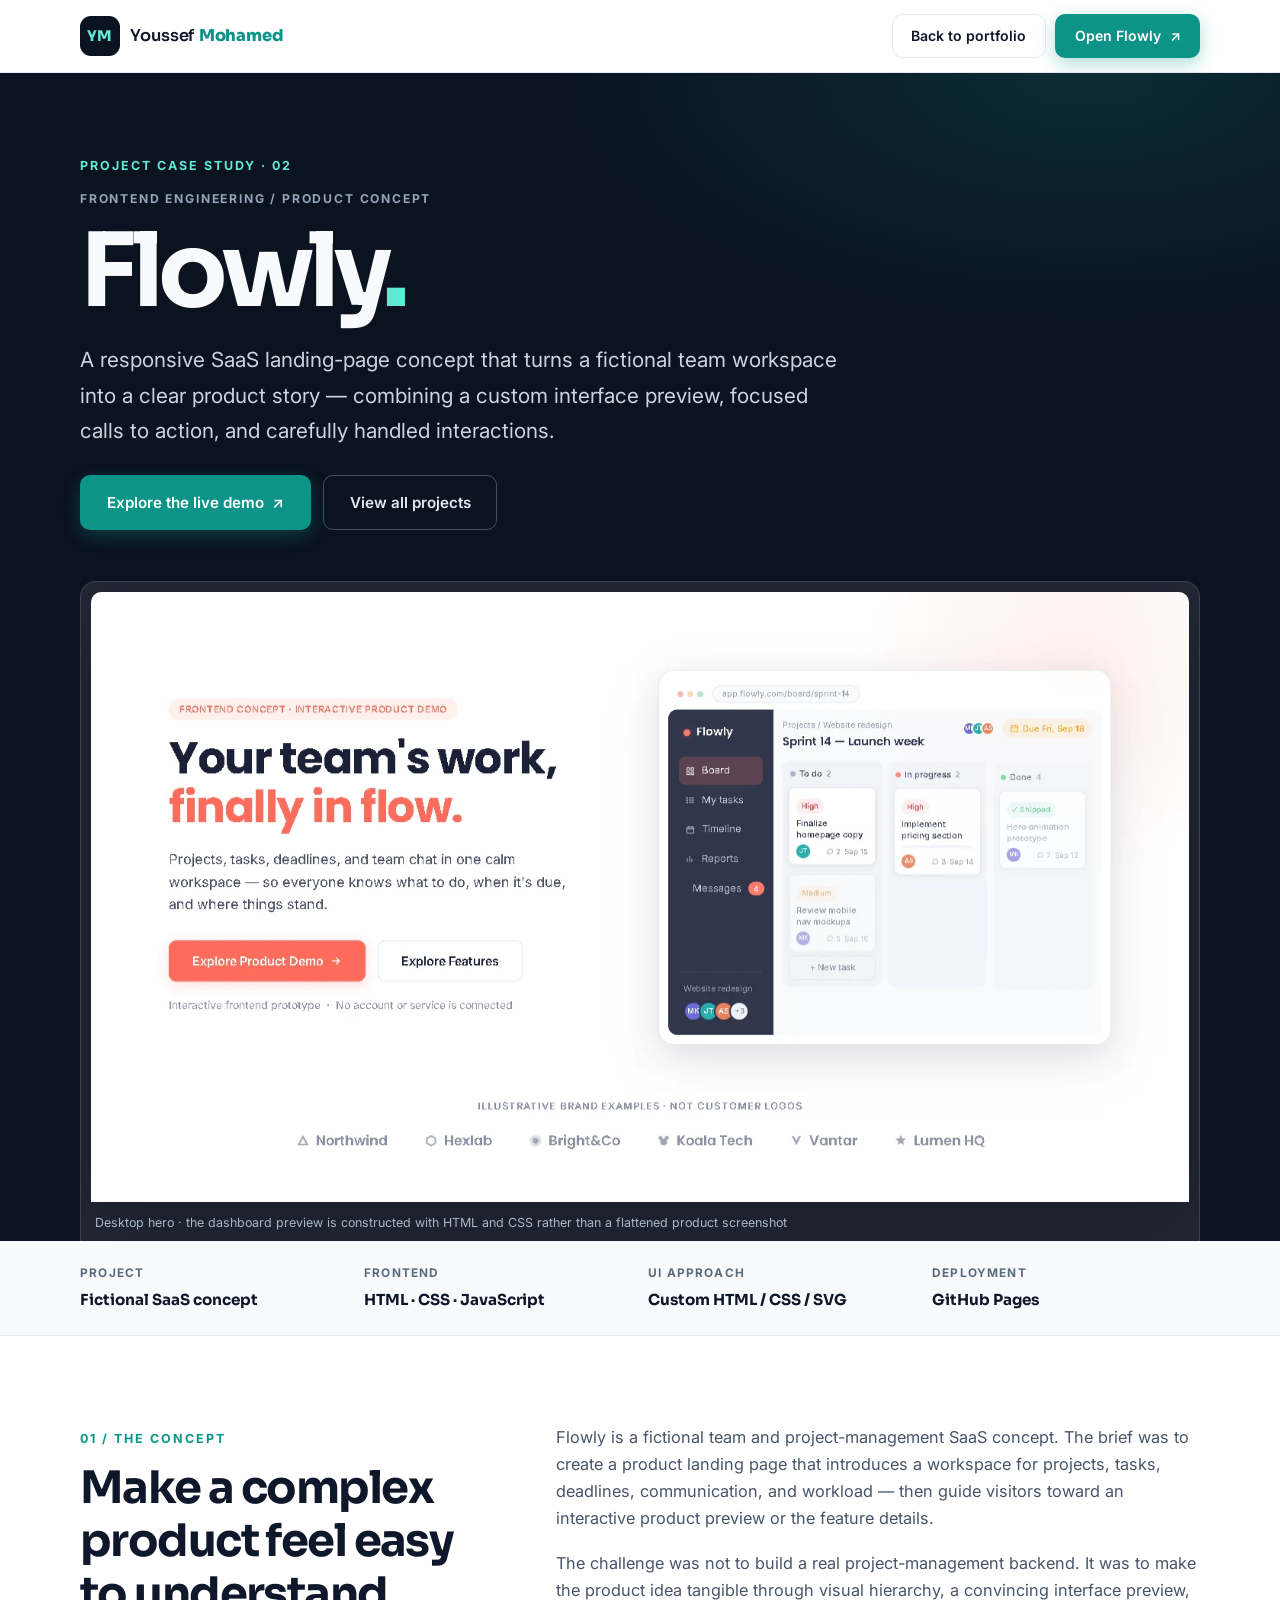
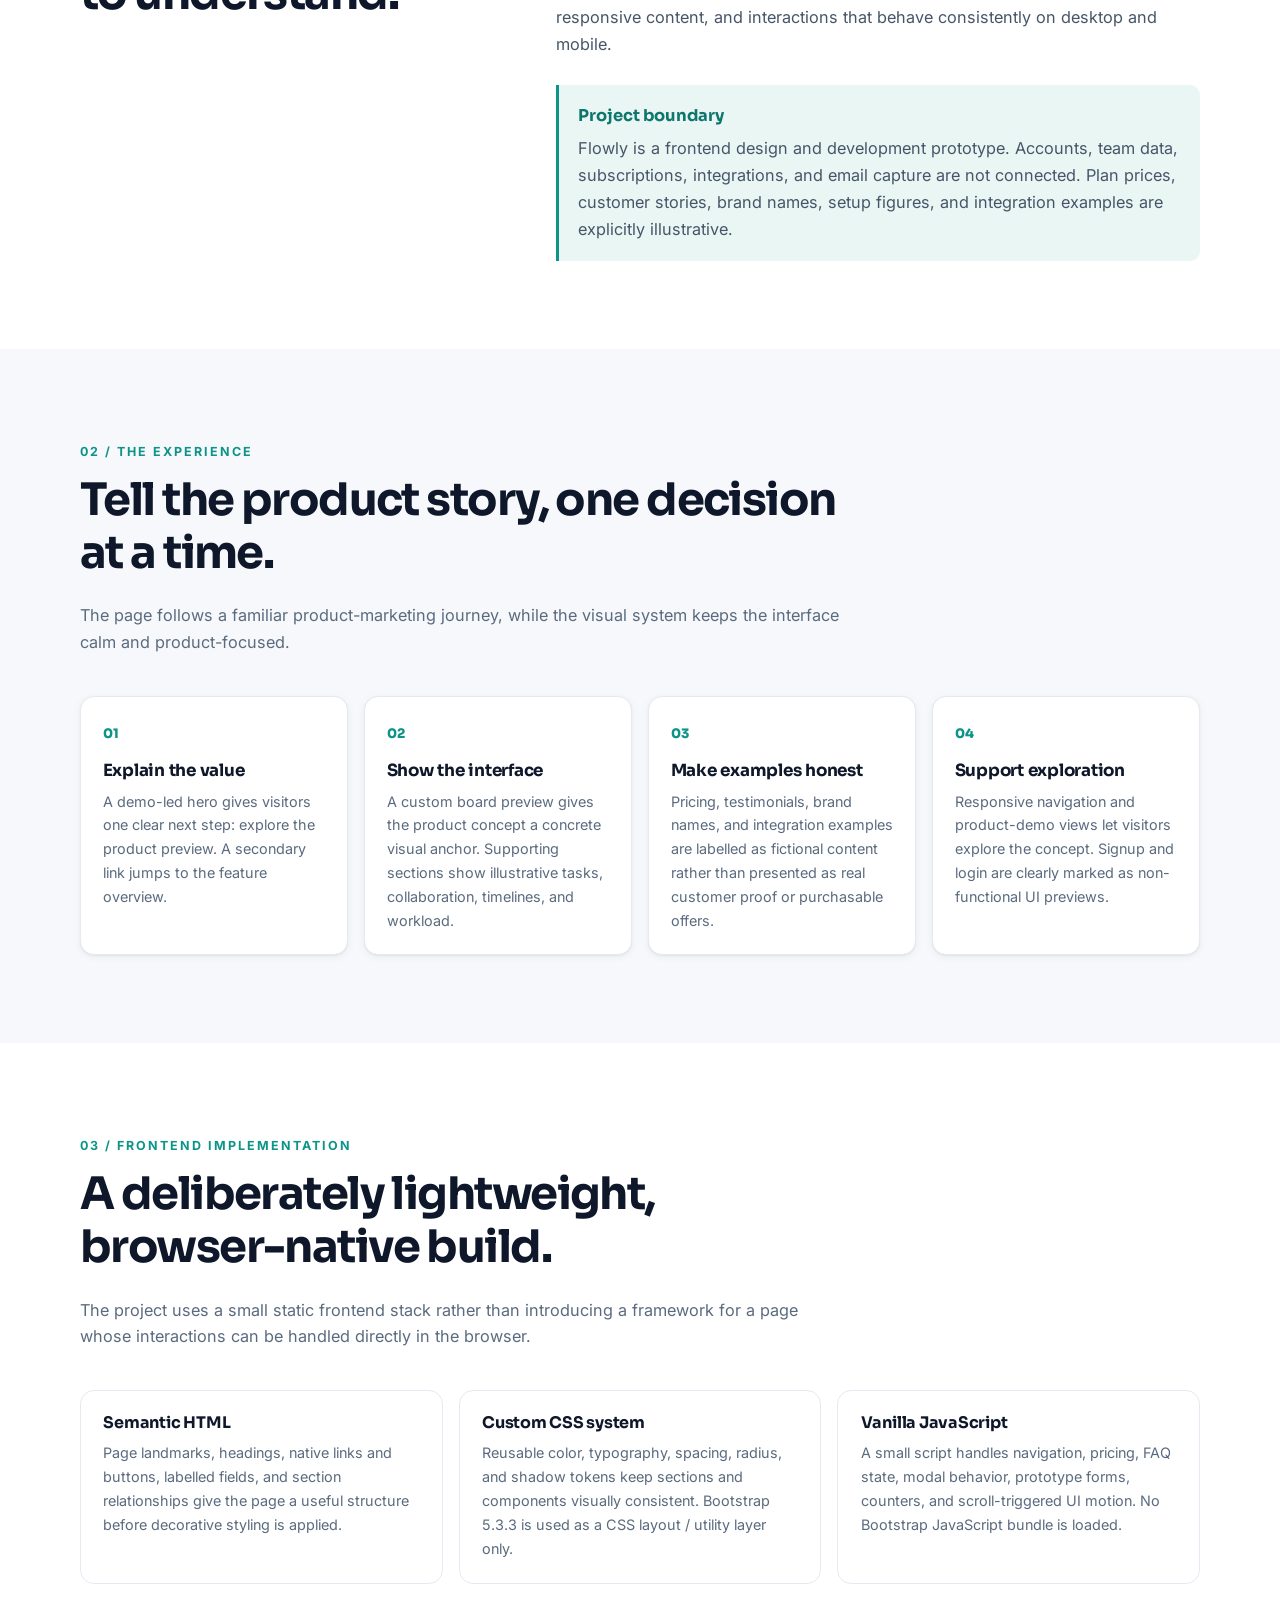
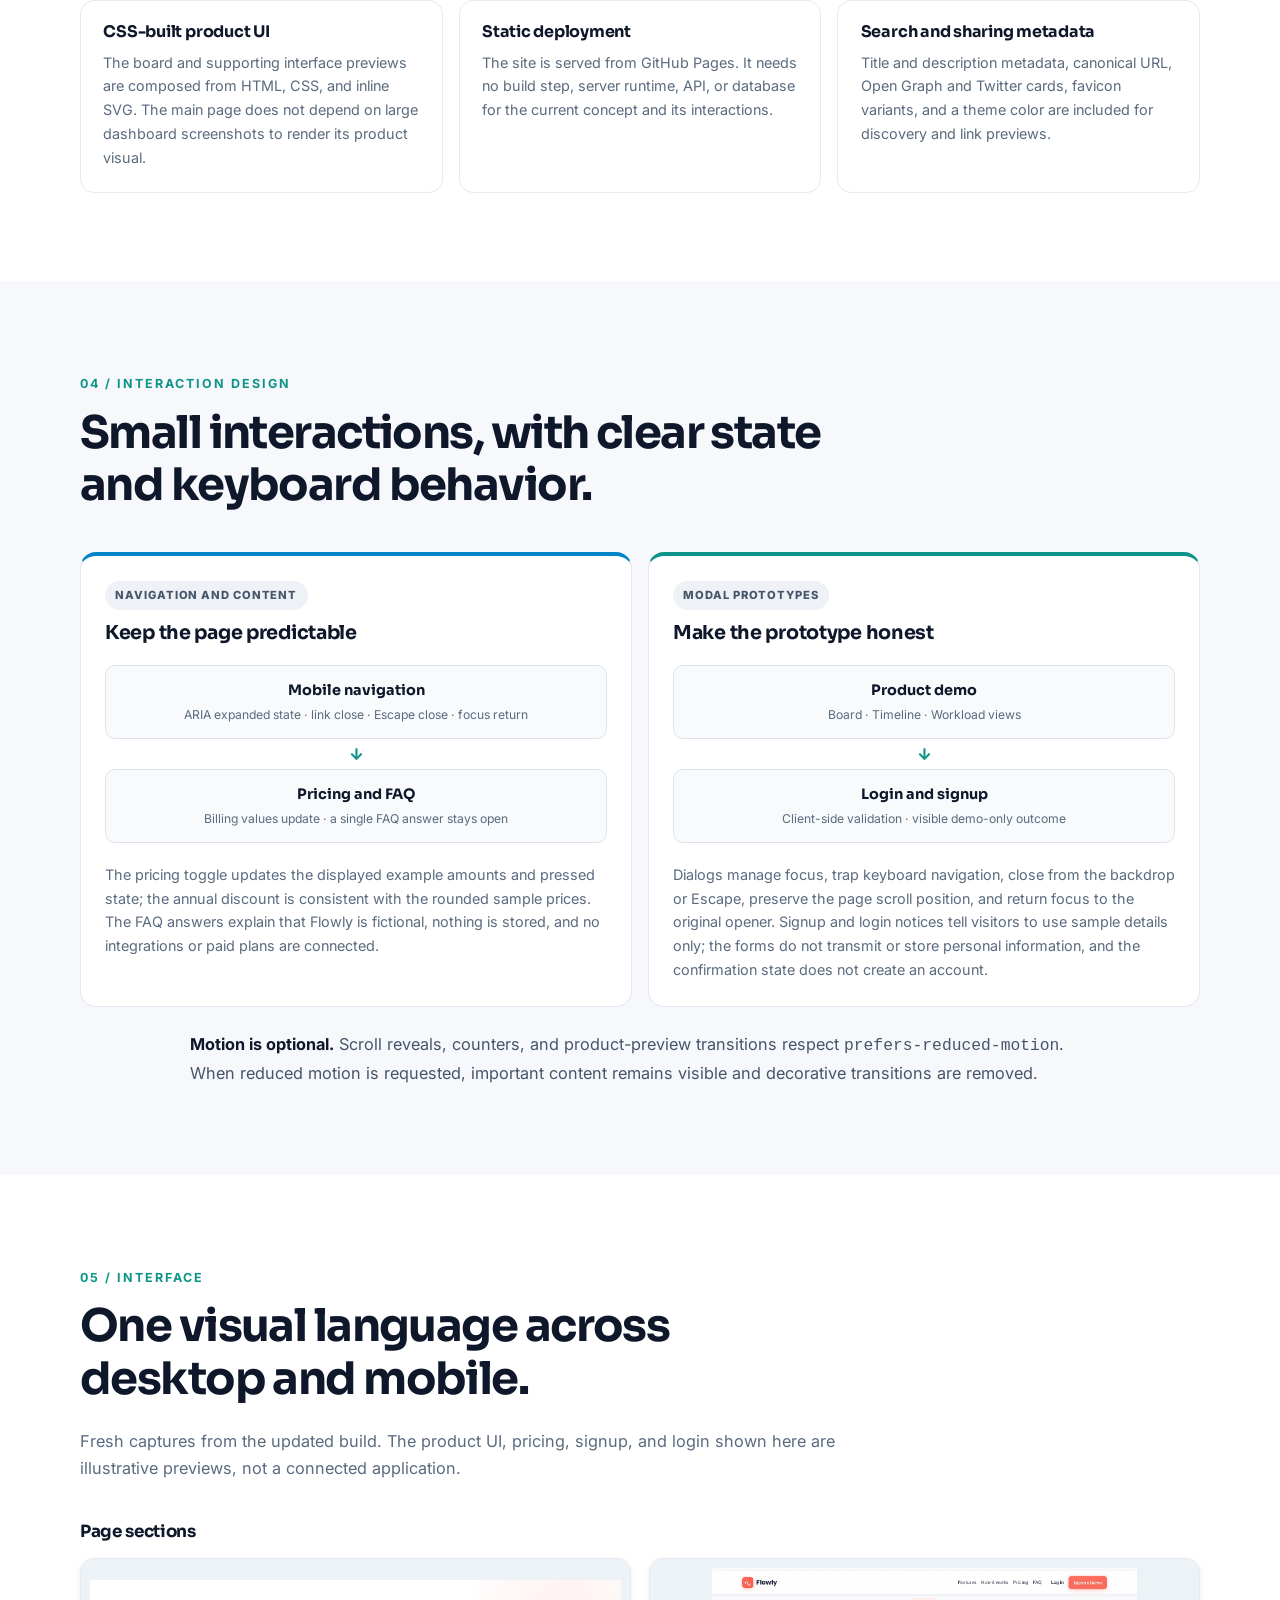
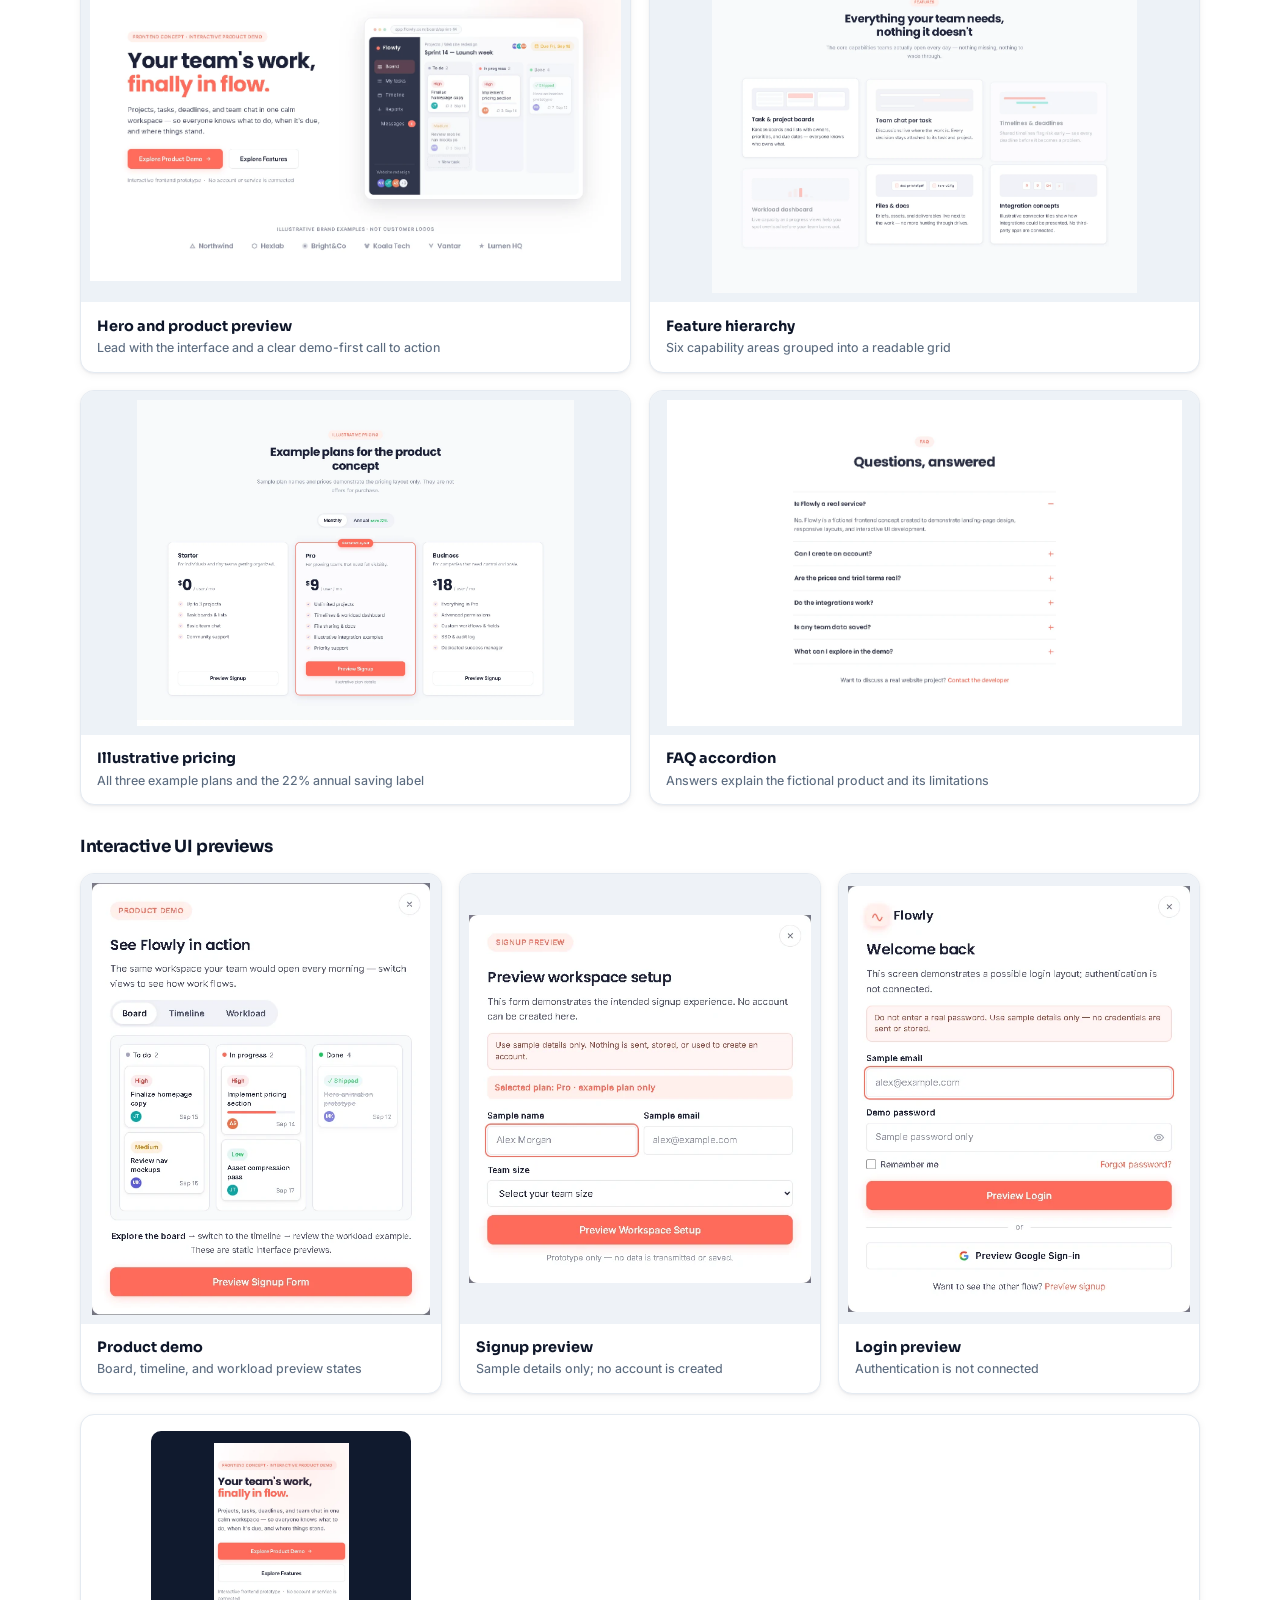
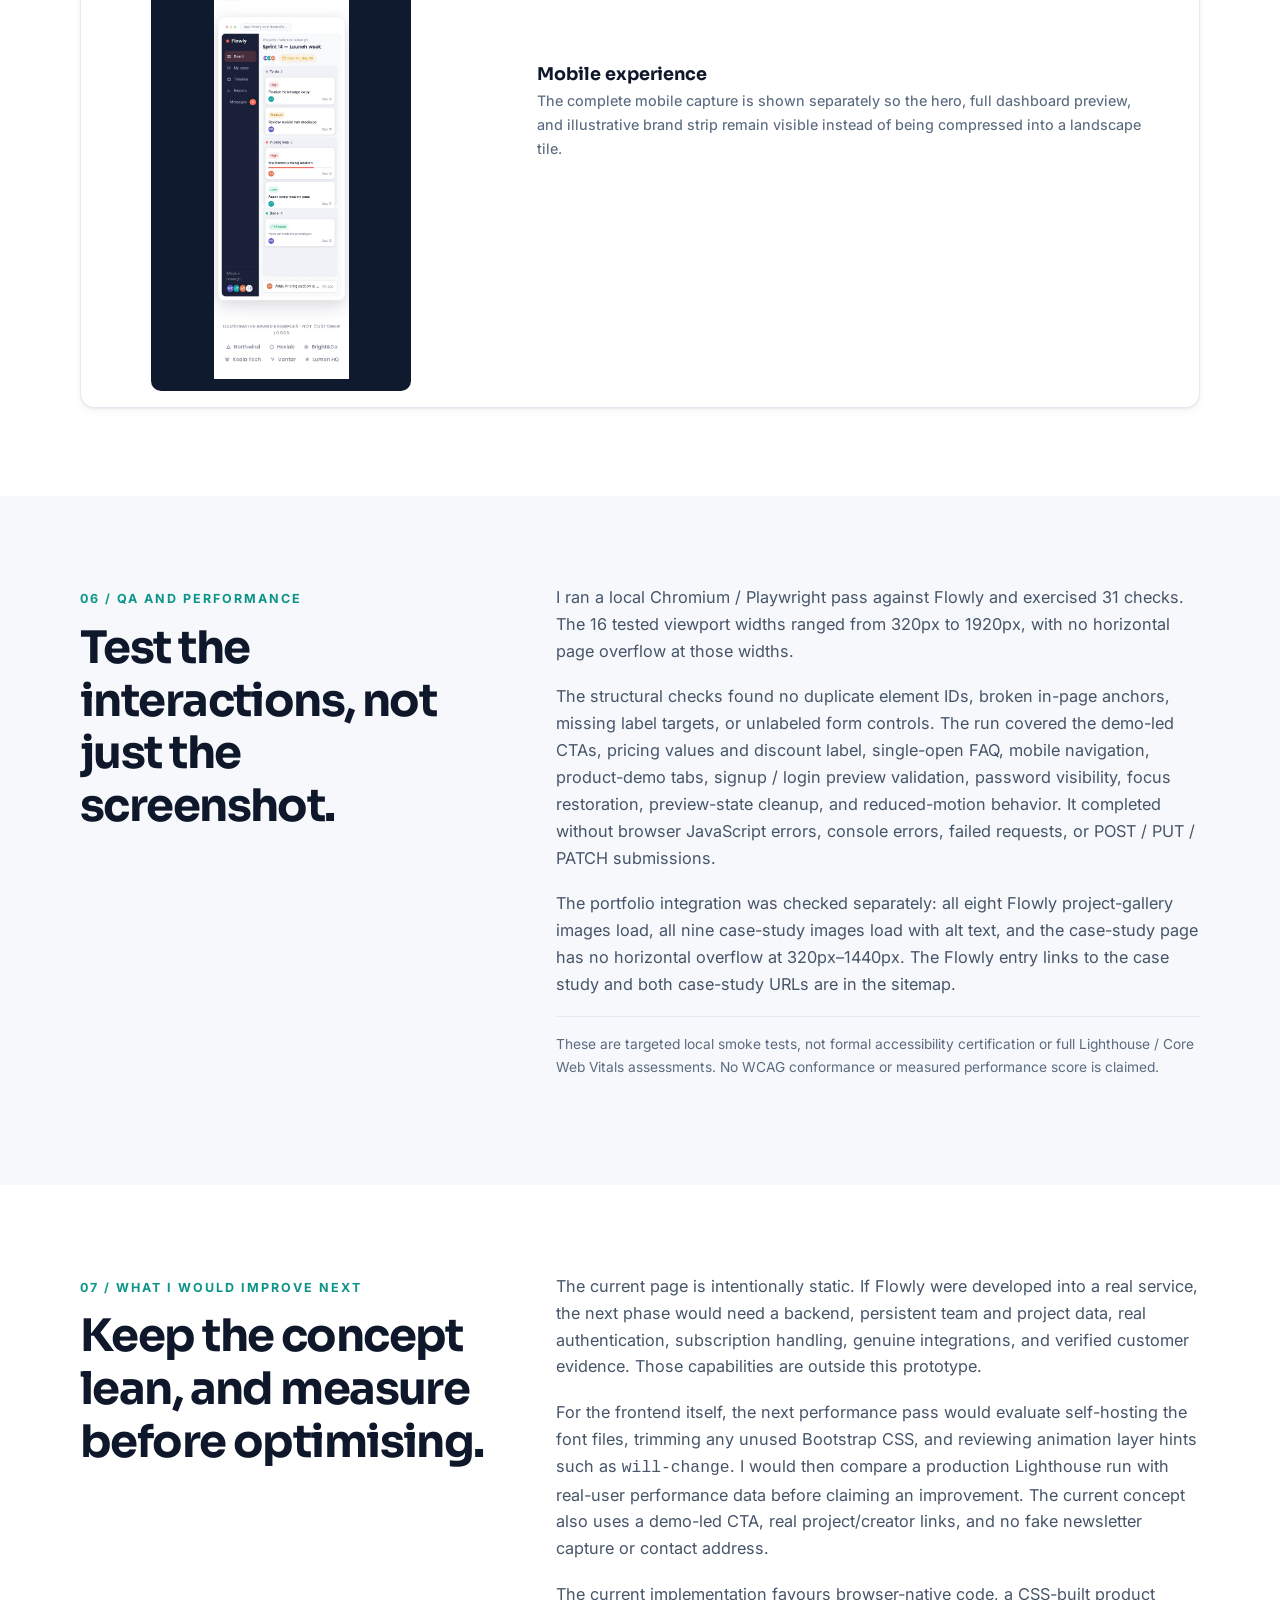
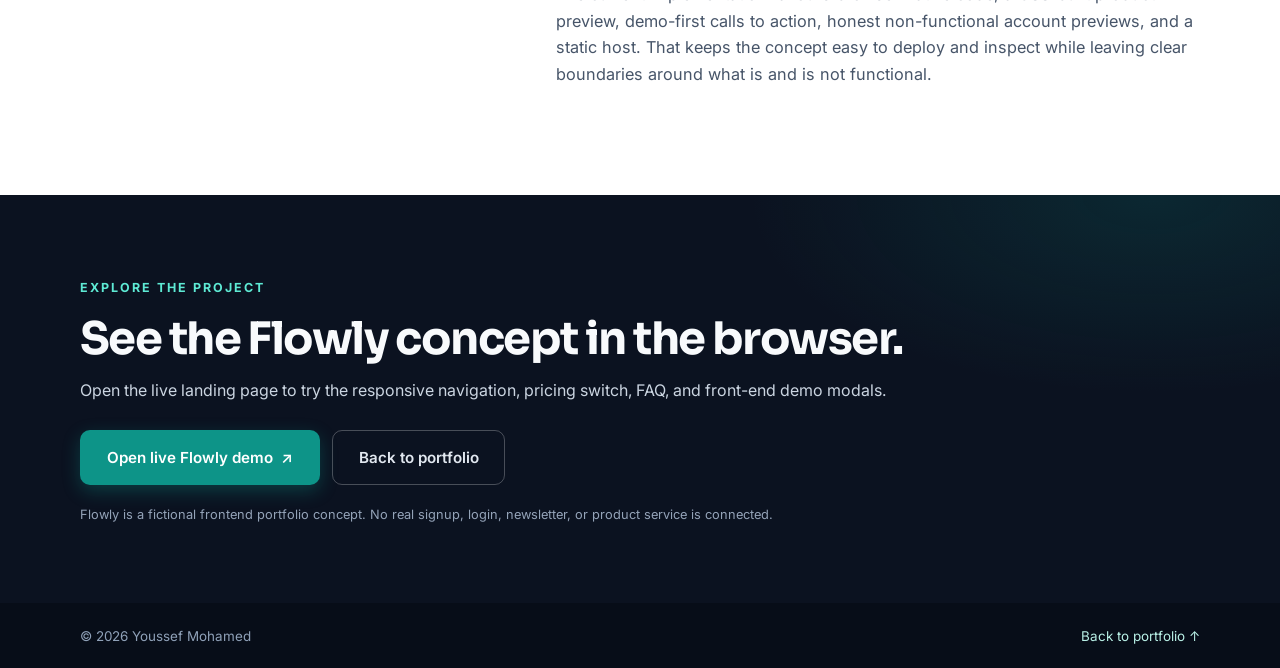
==== commit 67c87a3f: "Redesign project screenshot galleries" ====
--- a/flowly-case-study.html
+++ b/flowly-case-study.html
@@ -151,15 +151,47 @@
           <h2>One visual language across desktop and mobile.</h2>
           <p>Fresh captures from the updated build. The product UI, pricing, signup, and login shown here are illustrative previews, not a connected application.</p>
         </div>
-        <div class="case-gallery flowly-case-gallery">
-          <figure class="flowly-shot"><a href="assets/flowly/hero-desktop.webp" target="_blank" rel="noopener noreferrer"><img src="assets/flowly/hero-desktop.webp" alt="Desktop hero with Flowly branding, primary calls to action, and custom project-board preview" width="1440" height="815" loading="lazy" decoding="async"></a><figcaption><strong>Hero and product preview</strong><span>Lead with the interface, not a stock image</span></figcaption></figure>
-          <figure class="flowly-shot"><a href="assets/flowly/features.webp" target="_blank" rel="noopener noreferrer"><img src="assets/flowly/features.webp" alt="Flowly features section showing task boards, team chat, timelines, workload, files, and integrations" width="1440" height="1102" loading="lazy" decoding="async"></a><figcaption><strong>Feature hierarchy</strong><span>Six capability cards grouped into a readable grid</span></figcaption></figure>
-          <figure class="flowly-shot-portrait"><a href="assets/flowly/product-demo.webp" target="_blank" rel="noopener noreferrer"><img src="assets/flowly/product-demo.webp" alt="Flowly product demo modal with Board, Timeline, and Workload tabs and a sample task board" width="560" height="716" loading="lazy" decoding="async"></a><figcaption><strong>Interactive product demo</strong><span>Board, timeline, and workload preview states</span></figcaption></figure>
-          <figure class="flowly-shot-portrait"><a href="assets/flowly/signup-preview.webp" target="_blank" rel="noopener noreferrer"><img src="assets/flowly/signup-preview.webp" alt="Flowly signup interface preview with explicit sample-data notice and no-account disclaimer" width="560" height="602" loading="lazy" decoding="async"></a><figcaption><strong>Signup UI preview</strong><span>Sample details only · nothing is sent or stored</span></figcaption></figure>
-          <figure class="flowly-shot-portrait"><a href="assets/flowly/login-preview.webp" target="_blank" rel="noopener noreferrer"><img src="assets/flowly/login-preview.webp" alt="Flowly login interface preview with a warning not to enter a real password" width="560" height="698" loading="lazy" decoding="async"></a><figcaption><strong>Login UI preview</strong><span>Authentication is not connected</span></figcaption></figure>
-          <figure class="flowly-shot"><a href="assets/flowly/pricing.webp" target="_blank" rel="noopener noreferrer"><img src="assets/flowly/pricing.webp" alt="Flowly illustrative pricing section with 22 percent rounded annual saving label and three example plans" width="1440" height="1075" loading="lazy" decoding="async"></a><figcaption><strong>Illustrative pricing</strong><span>Example plans and a consistent 22% annual saving label</span></figcaption></figure>
-          <figure class="flowly-shot"><a href="assets/flowly/faq.webp" target="_blank" rel="noopener noreferrer"><img src="assets/flowly/faq.webp" alt="Flowly FAQ section explaining the fictional product and interactive UI preview limitations" width="1440" height="910" loading="lazy" decoding="async"></a><figcaption><strong>FAQ accordion</strong><span>One answer open at a time</span></figcaption></figure>
-          <figure class="flowly-phone"><a href="assets/flowly/mobile-home.webp" target="_blank" rel="noopener noreferrer"><img src="assets/flowly/mobile-home.webp" alt="Mobile Flowly hero with demo-led calls to action and a custom dashboard preview" width="430" height="932" loading="lazy" decoding="async"></a><figcaption><strong>Mobile layout</strong><span>Demo-led hero and compact responsive navigation</span></figcaption></figure>
+        <div class="gallery-wrap">
+          <h3 class="gallery-subheading">Page sections</h3>
+          <div class="case-gallery case-gallery-landscape" data-gallery="flowly-page-screens">
+            <figure class="g-item" aria-label="Flowly hero and product preview">
+              <img src="assets/flowly/hero-desktop.webp" alt="Desktop hero with Flowly branding, primary calls to action, and custom project-board preview" width="1440" height="815" loading="lazy" decoding="async">
+              <figcaption><strong>Hero and product preview</strong><span>Lead with the interface and a clear demo-first call to action</span></figcaption>
+            </figure>
+            <figure class="g-item" aria-label="Flowly feature hierarchy">
+              <img src="assets/flowly/features.webp" alt="Flowly features section showing task boards, team chat, timelines, workload, files, and integrations" width="1440" height="1102" loading="lazy" decoding="async">
+              <figcaption><strong>Feature hierarchy</strong><span>Six capability areas grouped into a readable grid</span></figcaption>
+            </figure>
+            <figure class="g-item" aria-label="Flowly illustrative pricing">
+              <img src="assets/flowly/pricing.webp" alt="Complete illustrative pricing section showing all three example plans, the monthly and annual toggle, and the 22 percent saving label" width="1440" height="1075" loading="lazy" decoding="async">
+              <figcaption><strong>Illustrative pricing</strong><span>All three example plans and the 22% annual saving label</span></figcaption>
+            </figure>
+            <figure class="g-item" aria-label="Flowly FAQ">
+              <img src="assets/flowly/faq.webp" alt="Flowly FAQ section explaining the fictional product and interactive UI preview limitations" width="1440" height="910" loading="lazy" decoding="async">
+              <figcaption><strong>FAQ accordion</strong><span>Answers explain the fictional product and its limitations</span></figcaption>
+            </figure>
+          </div>
+          <h3 class="gallery-subheading">Interactive UI previews</h3>
+          <div class="case-gallery case-gallery-interface case-gallery-portrait" data-gallery="flowly-ui-previews">
+            <figure class="g-item" aria-label="Flowly interactive product demo">
+              <img src="assets/flowly/product-demo.webp" alt="Flowly product demo modal with Board, Timeline, and Workload tabs and a sample task board" width="560" height="716" loading="lazy" decoding="async">
+              <figcaption><strong>Product demo</strong><span>Board, timeline, and workload preview states</span></figcaption>
+            </figure>
+            <figure class="g-item" aria-label="Flowly signup UI preview">
+              <img src="assets/flowly/signup-preview.webp" alt="Flowly signup interface preview with explicit sample-data notice and no-account disclaimer" width="560" height="602" loading="lazy" decoding="async">
+              <figcaption><strong>Signup preview</strong><span>Sample details only; no account is created</span></figcaption>
+            </figure>
+            <figure class="g-item" aria-label="Flowly login UI preview">
+              <img src="assets/flowly/login-preview.webp" alt="Flowly login interface preview with a warning not to enter a real password" width="560" height="698" loading="lazy" decoding="async">
+              <figcaption><strong>Login preview</strong><span>Authentication is not connected</span></figcaption>
+            </figure>
+          </div>
+          <div class="case-mobile-showcase" data-gallery="flowly-mobile-preview">
+            <figure class="g-item g-item-featured" aria-label="Flowly complete mobile experience">
+              <img src="assets/flowly/mobile-home.webp" alt="Complete mobile Flowly hero showing the demo-led calls to action, full custom dashboard preview, and illustrative brand examples" width="430" height="1704" loading="lazy" decoding="async">
+              <figcaption><strong>Mobile experience</strong><span>The complete mobile capture is shown separately so the hero, full dashboard preview, and illustrative brand strip remain visible instead of being compressed into a landscape tile.</span></figcaption>
+            </figure>
+          </div>
         </div>
       </div>
     </section>
@@ -206,5 +238,6 @@
   <footer class="case-footer">
     <div class="case-container"><span>© 2026 Youssef Mohamed</span><a href="index.html#home">Back to portfolio ↑</a></div>
   </footer>
+  <script src="js/gallery.js?v=20261104-gallery-system" defer></script>
 </body>
 </html>
--- a/css/styles.css
+++ b/css/styles.css
@@ -452,12 +452,14 @@
 .about-edu {
   display: flex;
   align-items: flex-start;
+  flex-wrap: wrap;
   gap: .6rem;
   color: var(--muted);
   font-size: .96rem;
   margin: 0;
 }
-.about-edu svg { flex-shrink: 0; margin-top: .2rem; color: var(--accent); }
+.about-edu svg { flex: 0 0 auto; margin-top: .2rem; color: var(--accent); }
+.about-edu > span { min-width: 0; flex: 1 1 180px; }
 .about-edu strong { color: var(--ink); }
 
 /* ============================================================
@@ -733,7 +735,7 @@
 .arch-node:last-child { border-color: rgba(94, 234, 212, .55); background: #0e2a26; }
 .arch-arrow { color: #2dd4bf; font-size: 1.15rem; line-height: 1; }
 
-/* ---------- galleries ---------- */
+/* ---------- shared screenshot galleries ---------- */
 .gallery-wrap { margin-top: .5rem; }
 .gallery-title {
   font-family: var(--font-head);
@@ -744,42 +746,115 @@
 }
 .gallery-title span { color: var(--muted); font-weight: 500; font-size: .88rem; }
 
-.gallery {
+.gallery,
+.case-gallery {
   display: grid;
-  grid-template-columns: repeat(6, 1fr);
-  grid-auto-rows: 205px;
-  grid-auto-flow: dense;
-  gap: .9rem;
+  grid-template-columns: repeat(3, minmax(0, 1fr));
+  gap: 1.1rem;
+  align-items: stretch;
+}
+/* Center incomplete final rows without leaving orphaned columns. */
+.gallery:not(.gallery-two) > .g-item:nth-last-child(2):nth-child(3n + 1) { grid-column: 2; }
+.gallery:not(.gallery-two) > .g-item:last-child:nth-child(3n + 2) { grid-column: 3; }
+.gallery:not(.gallery-two) > .g-item:last-child:nth-child(3n + 1) { grid-column: 2; }
+.gallery-two { grid-template-columns: repeat(2, minmax(0, 1fr)); }
+.gallery-two > .g-item { grid-column: auto; }
+.gallery-portrait .g-item img {
+  aspect-ratio: 4 / 5;
+  object-fit: contain;
+  background: #eef2f7;
 }
 .g-item {
-  position: relative;
-  grid-column: span 2;
+  display: flex;
+  flex-direction: column;
+  min-width: 0;
   margin: 0;
-  border-radius: 12px;
   overflow: hidden;
   border: 1px solid var(--line);
+  border-radius: 14px;
   background: #fff;
+  box-shadow: var(--shadow-sm);
   cursor: zoom-in;
-  box-shadow: var(--shadow-sm);
-  transition: transform .22s ease, box-shadow .22s ease;
-}
-.g-item:hover { transform: translateY(-4px); box-shadow: var(--shadow-md); }
-.g-item img { width: 100%; height: 100%; object-fit: cover; object-position: top center; }
-.g-item.wide { grid-column: span 4; }
-.g-item.tall { grid-row: span 2; }
-.g-item.tall img { object-fit: contain; background: #fff; }
-.g-item.phone img { object-fit: contain; background: #fdf1ef; }
+  transition: transform .22s ease, box-shadow .22s ease, border-color .22s ease;
+}
+.g-item:hover {
+  transform: translateY(-3px);
+  border-color: #c8d8e2;
+  box-shadow: var(--shadow-md);
+}
+.g-item:focus-visible {
+  outline: 3px solid var(--accent);
+  outline-offset: 4px;
+}
+.g-item img {
+  display: block;
+  width: 100%;
+  height: auto;
+  aspect-ratio: 16 / 10;
+  padding: .55rem;
+  object-fit: contain;
+  object-position: center;
+  background: #edf2f7;
+}
 .g-item figcaption {
-  position: absolute;
-  left: 0;
-  right: 0;
-  bottom: 0;
-  padding: 1.4rem .85rem .6rem;
+  display: grid;
+  gap: .2rem;
+  min-height: 66px;
+  align-content: center;
+  padding: .85rem 1rem .95rem;
+  color: var(--ink);
+  font-size: .84rem;
+  font-weight: 650;
+  line-height: 1.4;
+}
+.g-item figcaption strong {
+  font-family: var(--font-head);
+  font-size: .9rem;
+}
+.g-item figcaption span {
+  color: var(--muted);
   font-size: .78rem;
-  font-weight: 600;
-  color: #fff;
-  background: linear-gradient(transparent, rgba(11, 18, 32, .82));
-}
+  font-weight: 450;
+}
+
+/* Tall product or mobile captures get their own showcase row instead of
+   stretching a regular screenshot tile or leaving empty masonry cells. */
+.gallery-feature {
+  margin-top: 1.15rem;
+}
+.g-item-featured {
+  display: grid;
+  grid-template-columns: minmax(190px, .55fr) minmax(0, 1fr);
+  align-items: center;
+  gap: clamp(1.2rem, 4vw, 3rem);
+  padding: 1rem;
+  background: #fff;
+}
+.g-item-featured img {
+  width: 100%;
+  height: 500px;
+  aspect-ratio: auto;
+  padding: .75rem;
+  border-radius: 10px;
+  background: #101a2e;
+  object-fit: contain;
+}
+.g-item-featured figcaption {
+  min-height: 0;
+  padding: 1.5rem;
+  align-content: center;
+  font-size: 1rem;
+}
+.g-item-featured figcaption strong { font-size: 1.1rem; }
+.g-item-featured figcaption span { font-size: .9rem; line-height: 1.65; }
+
+/* Portrait screenshots stay in a coordinated portrait gallery. */
+.case-gallery-portrait .g-item img {
+  aspect-ratio: 4 / 5;
+  object-fit: contain;
+  background: #eef2f7;
+}
+
 
 .project-note {
   margin: 1.6rem 0 0;
@@ -1117,13 +1192,23 @@
   justify-content: center;
   width: 46px;
   height: 46px;
+  padding: 0;
   border-radius: 50%;
   border: 1px solid rgba(255, 255, 255, .2);
   background: rgba(255, 255, 255, .07);
   color: #fff;
+  font: 500 2rem/1 var(--font-body);
   cursor: pointer;
   transition: background .18s ease, transform .18s ease;
   z-index: 2;
+}
+.lb-close:focus-visible, .lb-prev:focus-visible, .lb-next:focus-visible {
+  outline: 3px solid #5eead4;
+  outline-offset: 3px;
+}
+.lb-close:disabled, .lb-prev:disabled, .lb-next:disabled {
+  opacity: .4;
+  cursor: default;
 }
 .lb-close:hover, .lb-prev:hover, .lb-next:hover { background: rgba(45, 212, 191, .25); }
 .lb-close { top: 1.2rem; right: 1.2rem; }
@@ -1202,16 +1287,37 @@
   .compare-grid { grid-template-columns: 1fr; }
   .highlight-grid { grid-template-columns: 1fr; }
   .contact-grid { grid-template-columns: 1fr; gap: 2.6rem; }
-  .g-item, .g-item.wide { grid-column: span 3; }
-  .g-item.tall { grid-row: span 2; }
+  .about-grid > *,
+  .contact-grid > * { min-width: 0; width: 100%; }
+  .about-photo { width: 100%; max-width: 340px; }
+  .about-text { min-width: 0; }
+  .about-point > div:last-child { min-width: 0; }
+  .contact-methods a { width: 100%; min-width: 0; }
+  .contact-methods a > span:last-child { min-width: 0; overflow-wrap: anywhere; }
+  .gallery, .case-gallery { grid-template-columns: repeat(2, minmax(0, 1fr)); }
+  .gallery > .g-item:nth-last-child(2):nth-child(3n + 1),
+  .gallery > .g-item:last-child:nth-child(3n + 2),
+  .gallery > .g-item:last-child:nth-child(3n + 1) { grid-column: auto; }
+  .gallery > .g-item:last-child:nth-child(2n + 1) {
+    grid-column: 1 / -1;
+    width: calc((100% - 1.1rem) / 2);
+    justify-self: center;
+  }
 }
 
 @media (max-width: 640px) {
   .section { padding: 68px 0; }
   .skills-grid, .services-grid, .process-grid, .certificates-grid,
   .feature-cols, .feature-cols-2, .form-row { grid-template-columns: 1fr; }
-  .gallery { grid-template-columns: 1fr 1fr; grid-auto-rows: 175px; }
-  .g-item, .g-item.wide, .g-item.tall { grid-column: span 2; grid-row: auto; }
+  .gallery, .case-gallery { grid-template-columns: 1fr; }
+  .gallery > .g-item:last-child:nth-child(2n + 1) {
+    grid-column: auto;
+    width: auto;
+    justify-self: stretch;
+  }
+  .g-item-featured { grid-template-columns: 1fr; gap: .5rem; }
+  .g-item-featured img { height: 460px; }
+  .g-item-featured figcaption { padding: 1rem .5rem .65rem; }
   .project-head { flex-direction: column; }
   .compare-list { grid-template-columns: 1fr; }
   .edu-card { flex-direction: column; align-items: flex-start; gap: 1.1rem; }
@@ -1223,5 +1329,6 @@
   .lb-prev { left: .4rem; }
   .lb-next { right: .4rem; }
   .lb-prev, .lb-next { width: 40px; height: 40px; }
+  .g-item-featured img { height: 420px; }
   .footer-grid { grid-template-columns: 1fr; gap: 2rem; }
 }
--- a/css/case-study.css
+++ b/css/case-study.css
@@ -54,14 +54,44 @@
 .case-decision-grid { display: grid; grid-template-columns: repeat(3, minmax(0,1fr)); gap: 1rem; }
 .case-decision-grid article { padding: 1.4rem; border: 1px solid var(--line); border-radius: 14px; background: #fff; }
 .case-decision-grid h3 { font-size: 1rem; margin-bottom: .55rem; }
-.case-gallery { display: grid; grid-template-columns: repeat(3, minmax(0,1fr)); gap: 1rem; align-items: start; }
-.case-gallery figure { margin: 0; overflow: hidden; border: 1px solid var(--line); border-radius: 14px; background: #fff; box-shadow: var(--shadow-sm); }
-.case-gallery figure a { display: block; background: #e9eef4; }
-.case-gallery img { width: 100%; aspect-ratio: 1.45 / 1; object-fit: cover; object-position: top; transition: transform .25s ease; }
-.case-gallery a:hover img { transform: scale(1.025); }
-.case-gallery figcaption { display: grid; gap: .2rem; padding: .95rem 1rem 1.05rem; }
-.case-gallery figcaption strong { font-family: var(--font-head); font-size: .92rem; }
-.case-gallery figcaption span { color: var(--muted); font-size: .8rem; }
+/* Case-study galleries use the same image frames as the main portfolio. */
+.case-gallery {
+  display: grid;
+  grid-template-columns: repeat(3, minmax(0, 1fr));
+  gap: 1.1rem;
+  align-items: stretch;
+}
+.case-gallery-landscape { grid-template-columns: repeat(2, minmax(0, 1fr)); }
+.case-gallery-interface { grid-template-columns: repeat(3, minmax(0, 1fr)); }
+.gallery-subheading {
+  margin: 2rem 0 1rem;
+  color: var(--ink);
+  font-family: var(--font-head);
+  font-size: 1.05rem;
+  letter-spacing: -.02em;
+}
+.gallery-subheading:first-child { margin-top: 0; }
+.case-gallery .g-item { min-width: 0; }
+.case-gallery-portrait .g-item img {
+  aspect-ratio: 4 / 5;
+  object-fit: contain;
+  background: #eef2f7;
+}
+.case-detail-showcase { margin-top: 1.25rem; }
+.case-mobile-showcase { margin-top: 1.25rem; }
+.case-mobile-showcase .g-item-featured img { height: 560px; }
+
+@media (max-width: 900px) {
+  .case-gallery,
+  .case-gallery-landscape,
+  .case-gallery-interface { grid-template-columns: repeat(2, minmax(0, 1fr)); }
+}
+@media (max-width: 640px) {
+  .case-gallery,
+  .case-gallery-landscape,
+  .case-gallery-interface { grid-template-columns: 1fr; }
+  .case-mobile-showcase .g-item-featured img { height: 460px; }
+}
 .case-small-note { font-size: .86rem; color: var(--muted); border-top: 1px solid var(--line); padding-top: 1rem; }
 .case-outro { padding: 78px 0; background: radial-gradient(650px 320px at 90% 0%, rgba(13,148,136,.17), transparent 62%), var(--navy); color: #cbd5e1; }
 .case-outro h2 { color: #f8fafc; margin-bottom: .7rem; }
@@ -75,6 +105,23 @@
   .case-two-col { grid-template-columns: 1fr; gap: 1.4rem; }
   .case-feature-grid { grid-template-columns: repeat(2, minmax(0,1fr)); }
   .case-decision-grid { grid-template-columns: repeat(2, minmax(0,1fr)); }
+}
+@media (max-width: 380px) {
+  .case-container { width: min(100% - 2rem, 1120px); }
+  .case-nav { gap: .45rem; }
+  .case-nav .logo { min-width: 0; gap: .4rem; }
+  .case-nav .logo-mark { width: 32px; height: 32px; flex: 0 0 32px; }
+  .case-nav .logo-text { font-size: .78rem; }
+  .case-nav .logo-text strong { margin-left: .15rem; }
+  .case-nav-actions { min-width: 0; flex: 0 1 auto; gap: .35rem; }
+  .case-nav-actions .btn {
+    max-width: 108px;
+    padding: .42rem .5rem;
+    font-size: .68rem;
+    line-height: 1.15;
+    white-space: normal;
+    text-align: center;
+  }
 }
 @media (max-width: 640px) {
   .case-container { width: min(100% - 2rem, 1120px); }
@@ -92,3 +139,22 @@
 @media (prefers-reduced-motion: reduce) {
   .case-gallery img { transition: none; }
 }
+
+/* Keep the compact case-study header inside the narrowest phones. */
+@media (max-width: 380px) {
+  .case-hero h1 { font-size: clamp(2.6rem, 12vw, 3.2rem); }
+  .case-nav { gap: .45rem; }
+  .case-nav .logo { min-width: 0; gap: .4rem; }
+  .case-nav .logo-mark { width: 32px; height: 32px; flex: 0 0 32px; }
+  .case-nav .logo-text { font-size: .78rem; }
+  .case-nav .logo-text strong { margin-left: .15rem; }
+  .case-nav-actions { min-width: 0; flex: 0 1 auto; gap: .35rem; }
+  .case-nav-actions .btn {
+    max-width: 108px;
+    padding: .42rem .5rem;
+    font-size: .68rem;
+    line-height: 1.15;
+    white-space: normal;
+    text-align: center;
+  }
+}
--- a/css/flowly-case-study.css
+++ b/css/flowly-case-study.css
@@ -1,37 +1,12 @@
-/* Flowly case study — preserve screenshot proportions at every content width. */
-.case-hero-shot img { height: auto; }
-.flowly-case-gallery .flowly-shot img {
-  height: auto;
-  aspect-ratio: auto;
-  object-fit: contain;
-  background: #f8fafc;
+/* Flowly-specific refinements for the shared screenshot system. */
+.case-mobile-showcase .g-item-featured img {
+  width: min(100%, 260px);
+  justify-self: center;
+  background: #101a2e;
 }
-.flowly-case-gallery .flowly-shot-portrait img {
-  height: auto;
-  aspect-ratio: 4 / 5;
-  object-fit: contain;
-  background: #f8fafc;
+
+@media (max-width: 640px) {
+  .case-mobile-showcase .g-item-featured img {
+    width: min(100%, 240px);
+  }
 }
-.flowly-case-gallery .flowly-phone a {
-  display: flex;
-  align-items: center;
-  justify-content: center;
-  max-height: 580px;
-  background: #f8fafc;
-}
-.flowly-case-gallery .flowly-phone img {
-  width: auto;
-  max-width: 100%;
-  height: 560px;
-  aspect-ratio: auto;
-  object-fit: contain;
-  margin-inline: auto;
-}
-@media (max-width: 640px) {
-  .flowly-case-gallery .flowly-phone img { height: 480px; }
-}
-@media (max-width: 380px) {
-  .case-nav { gap: .5rem; }
-  .case-nav .logo-text { font-size: .84rem; }
-  .case-nav-actions .btn { padding: .45rem .55rem; font-size: .7rem; }
-}
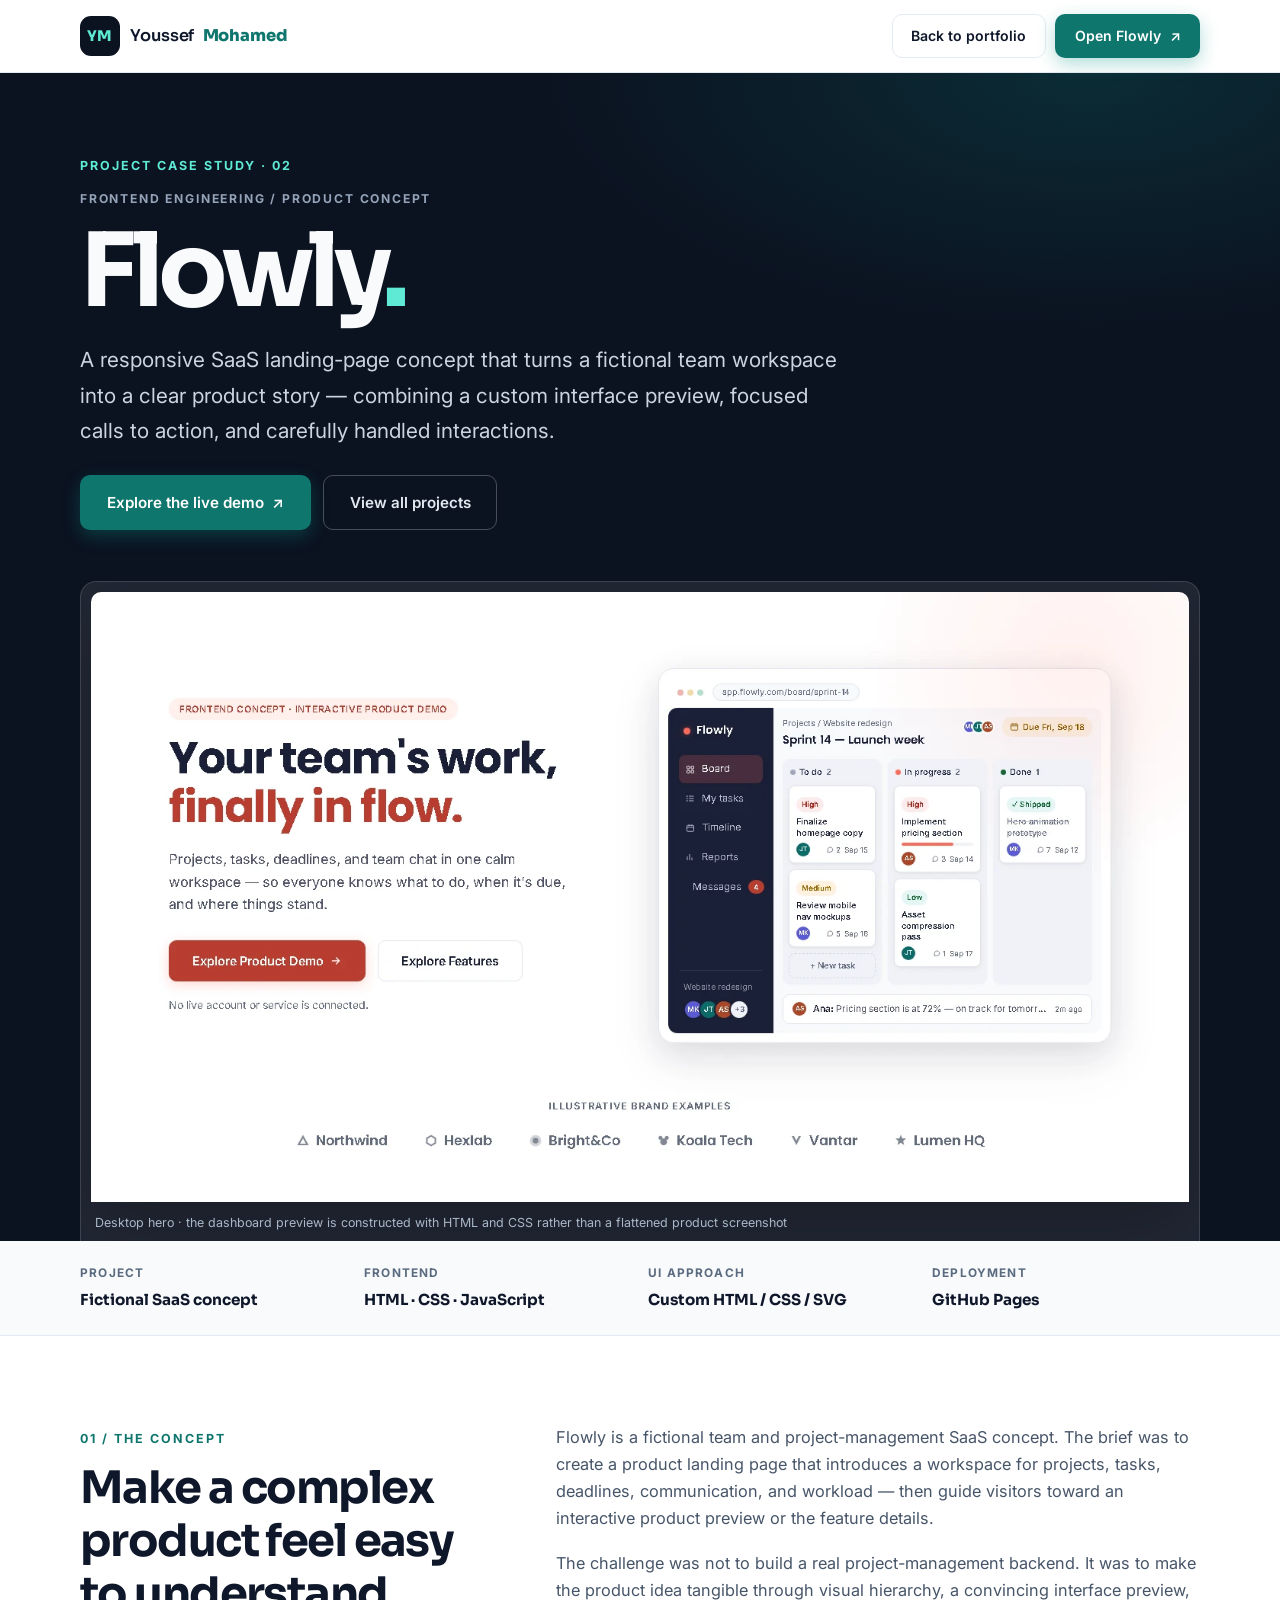
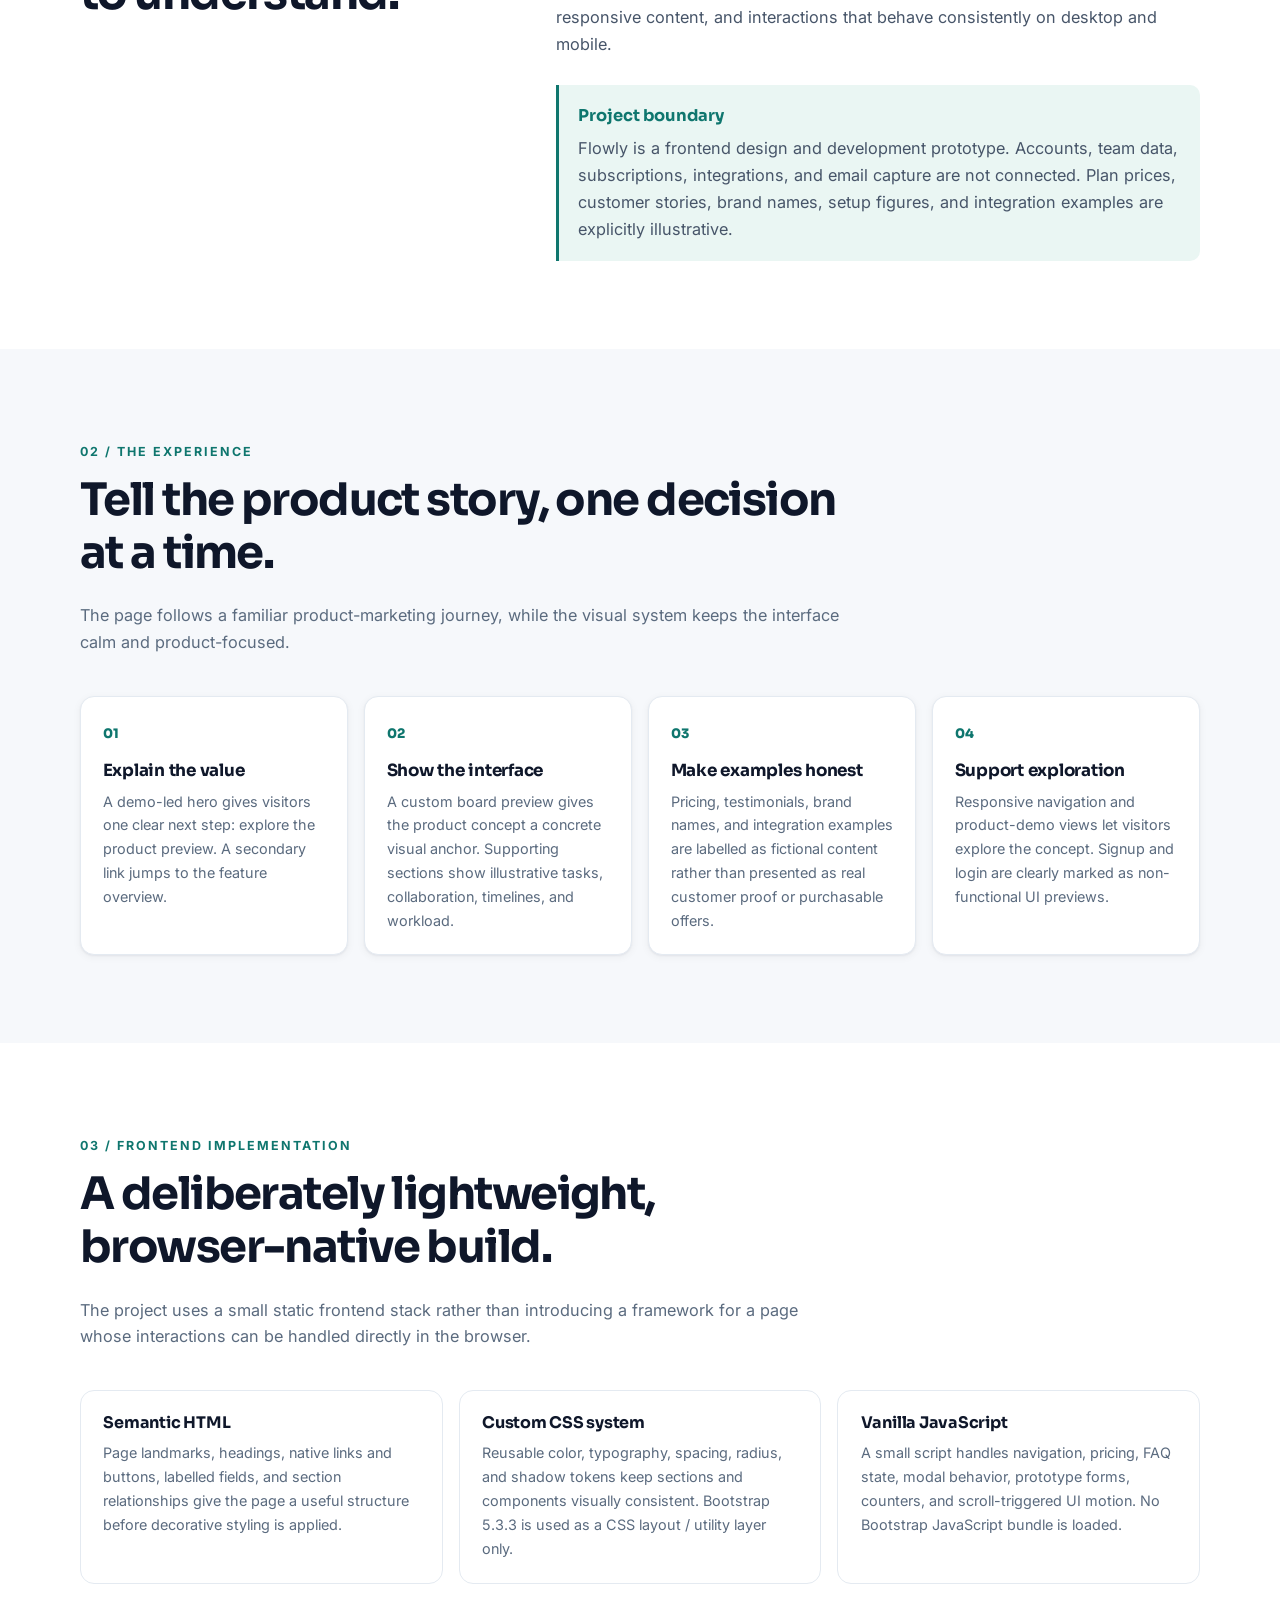
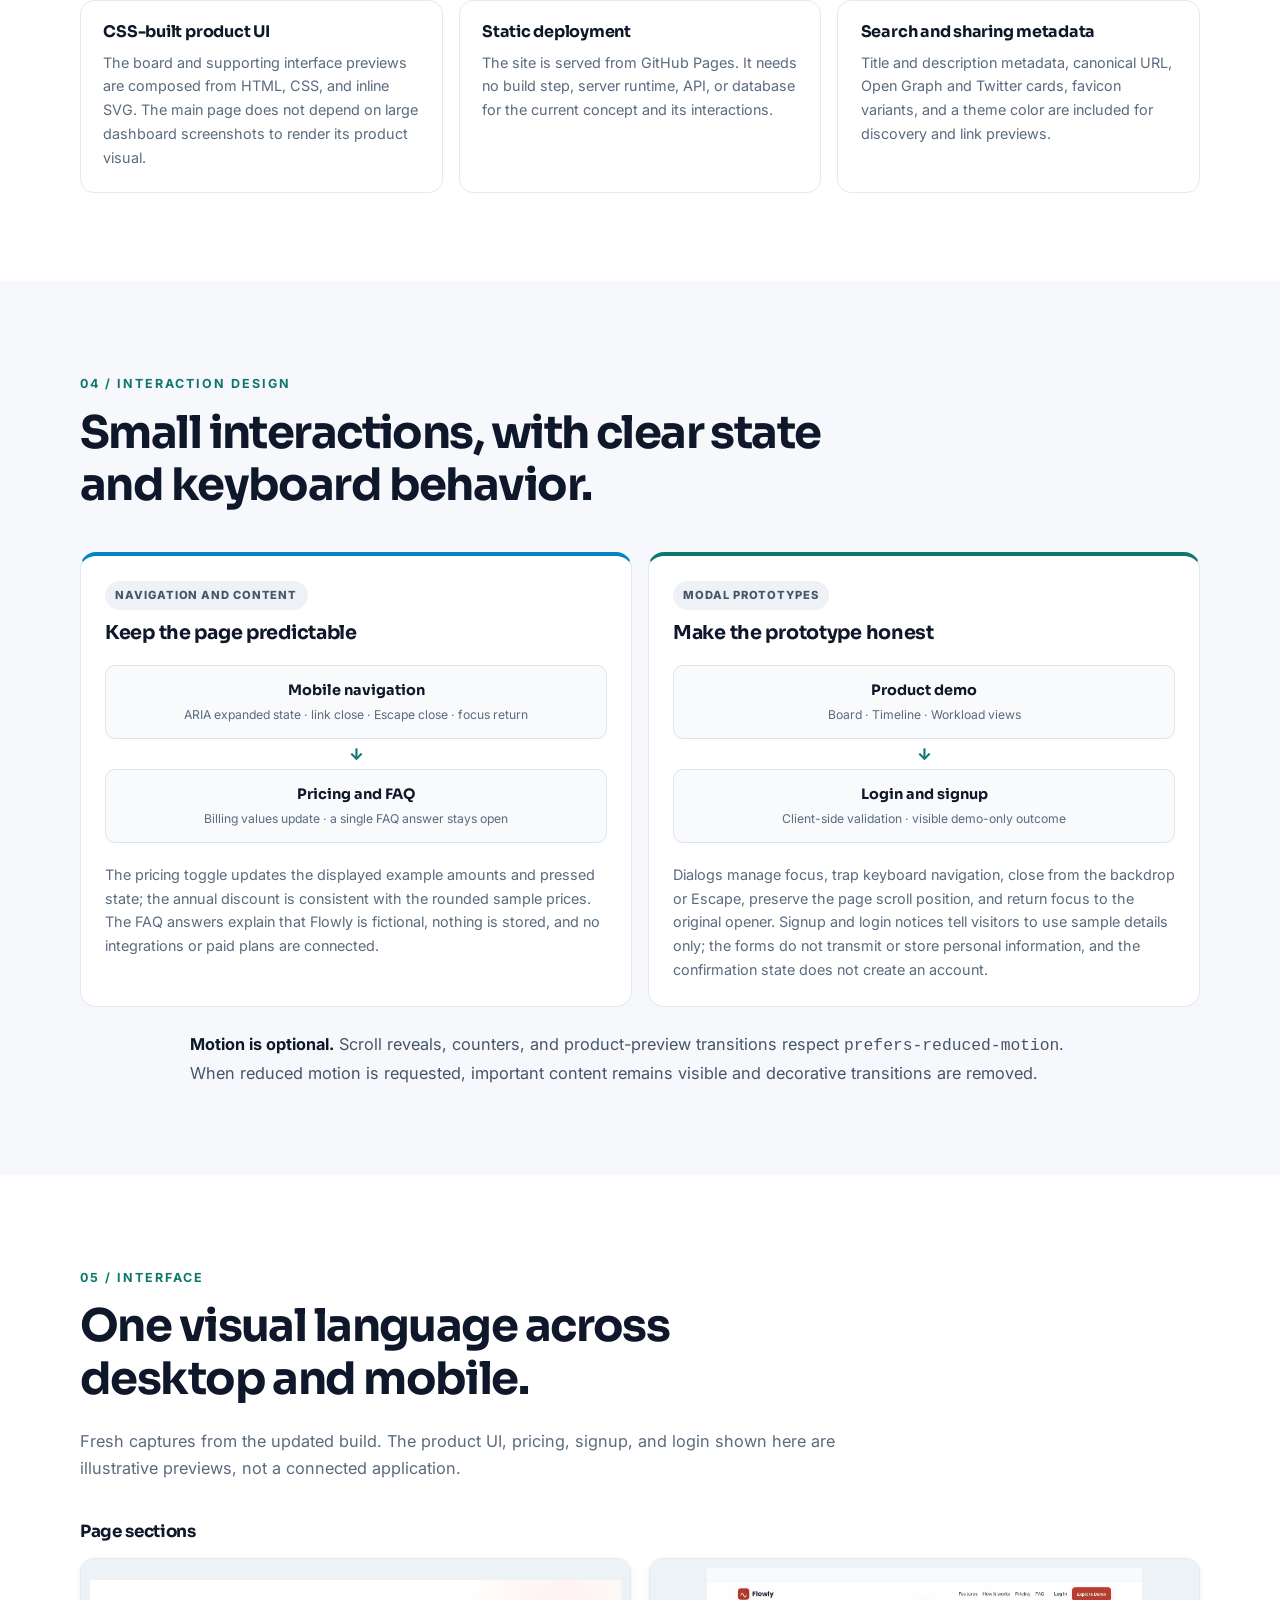
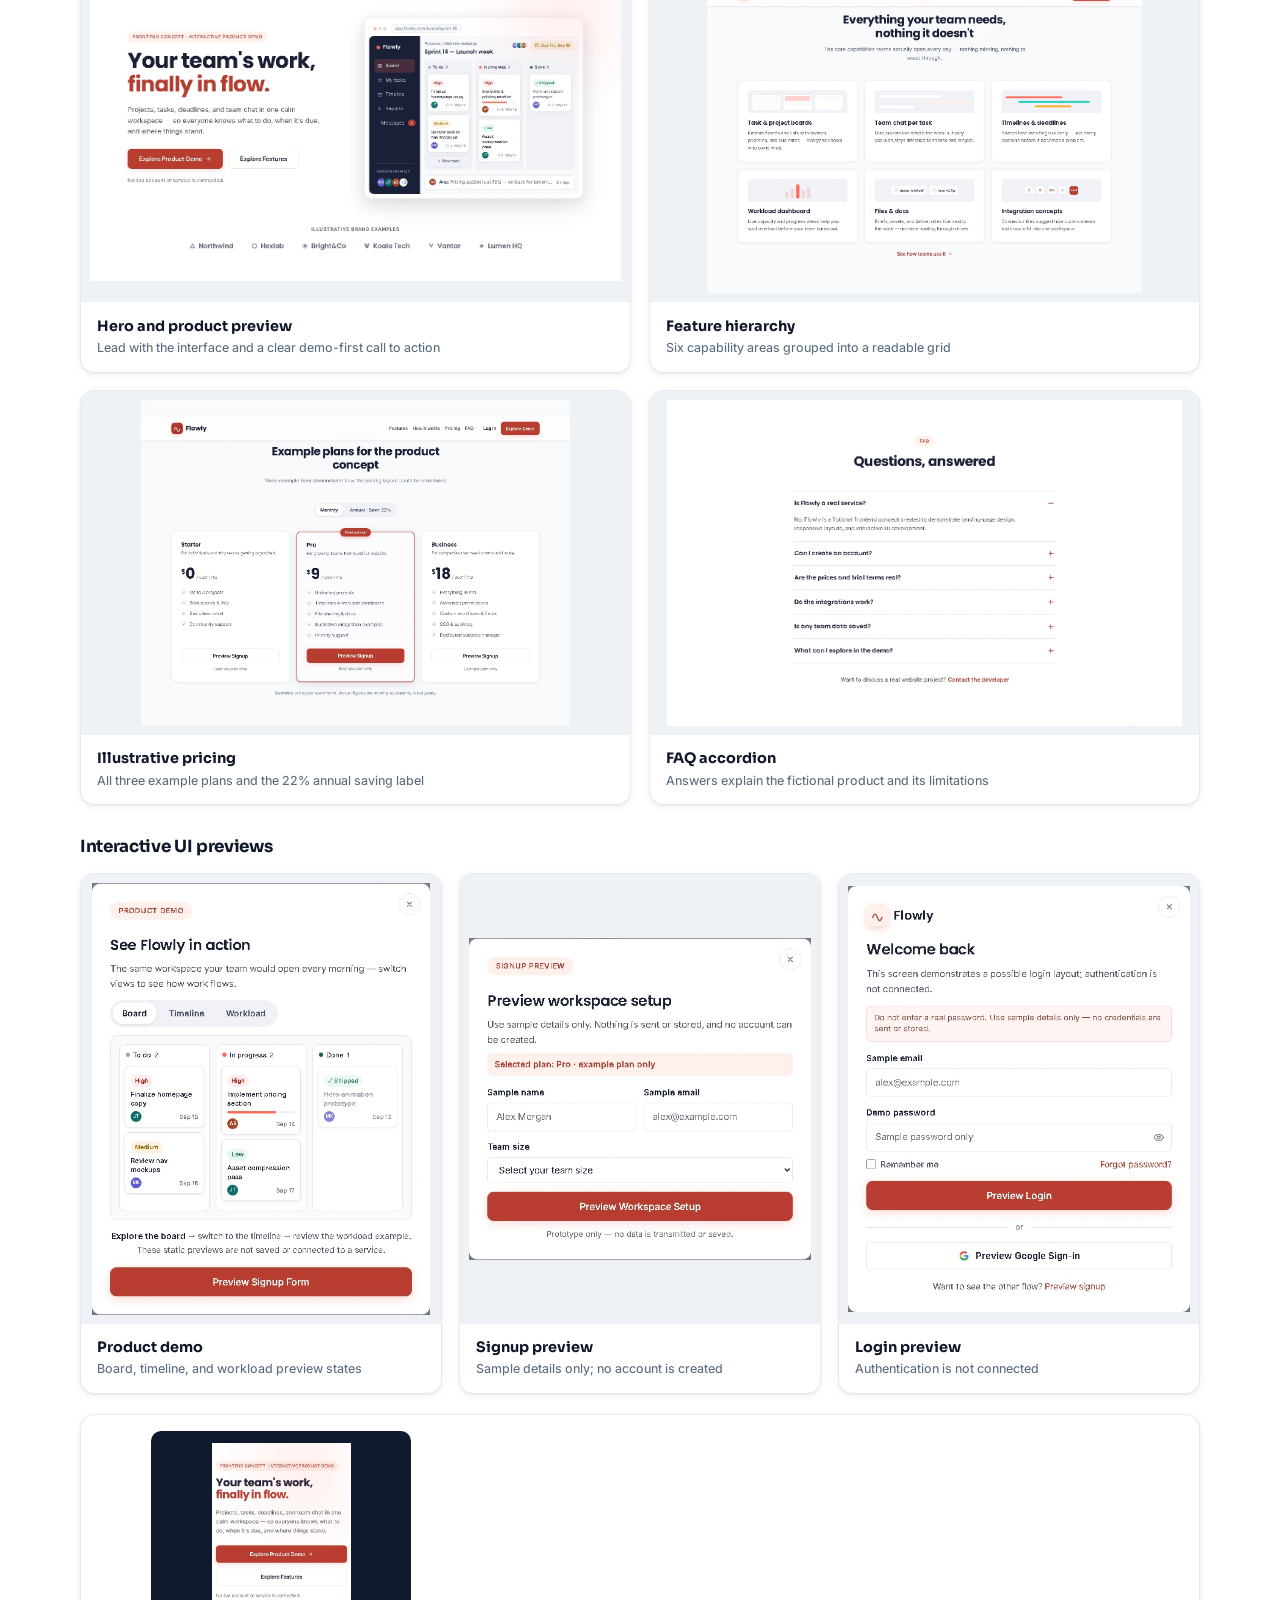
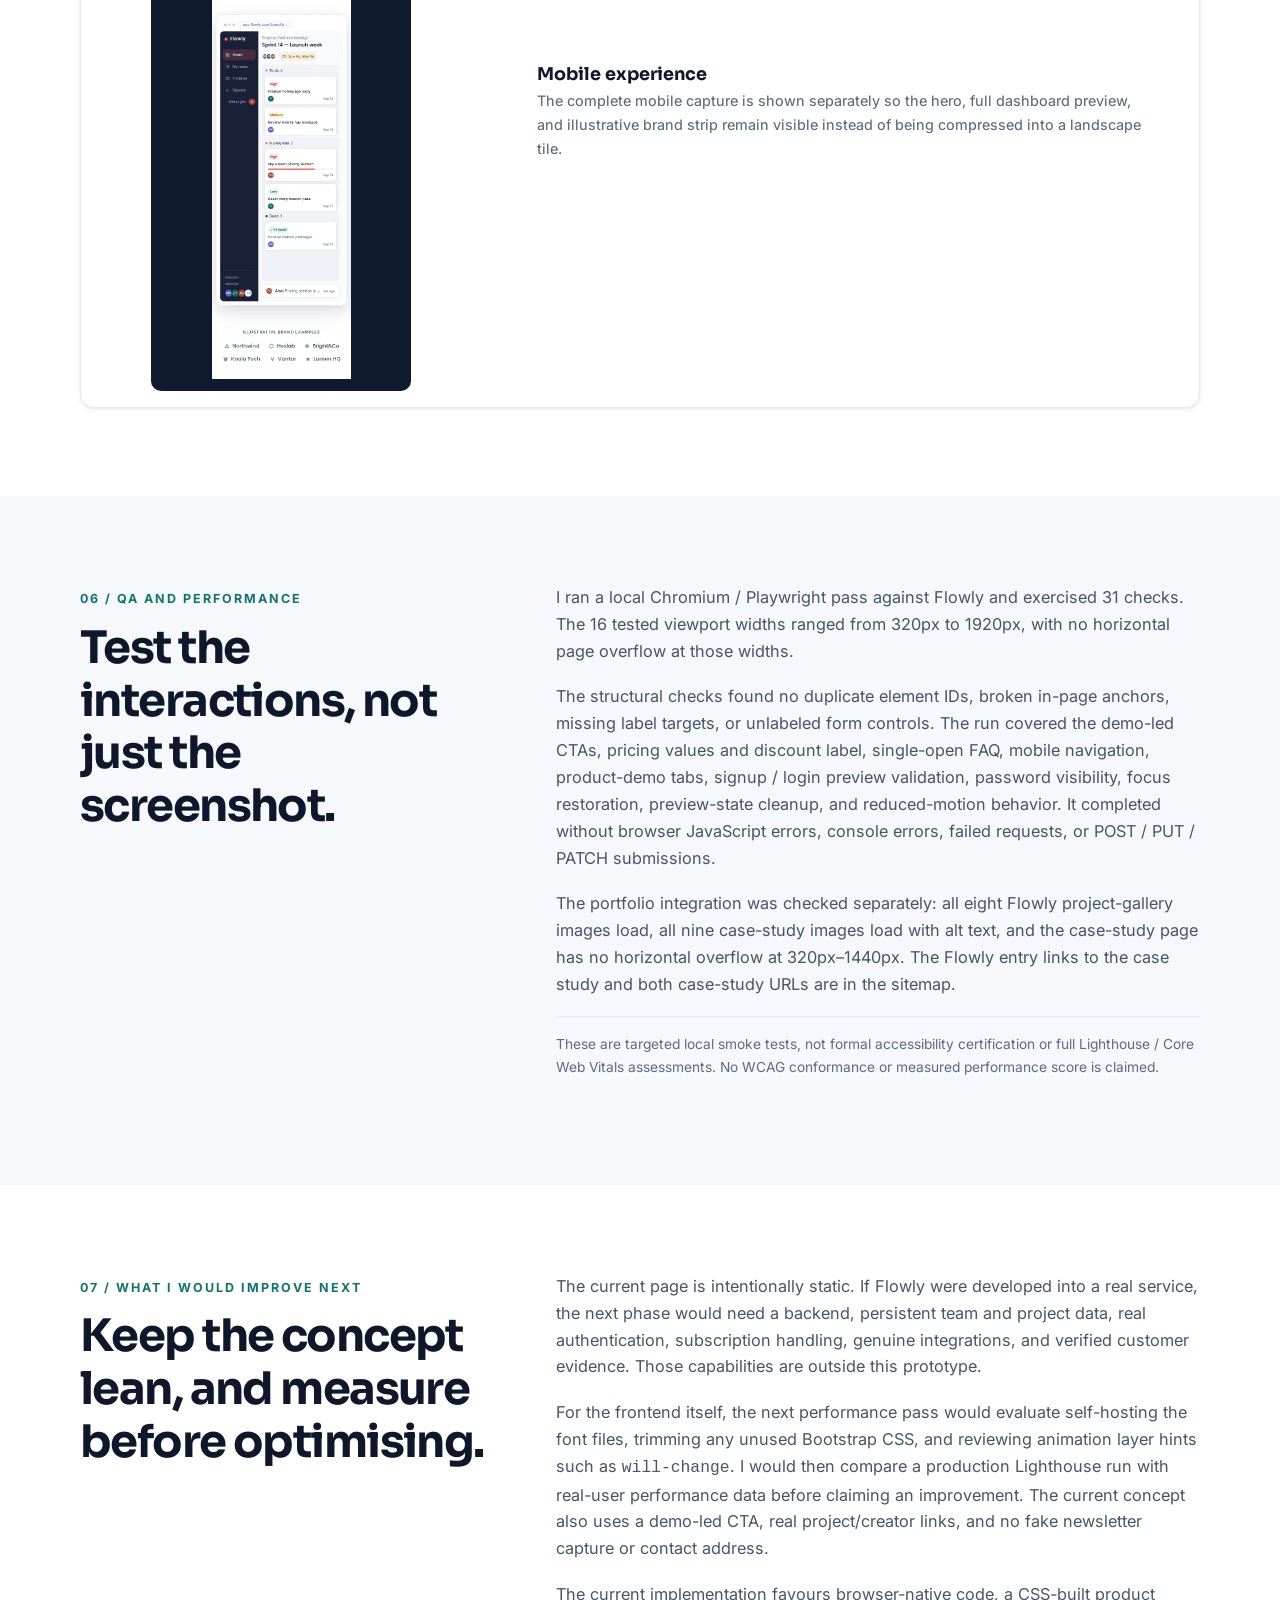
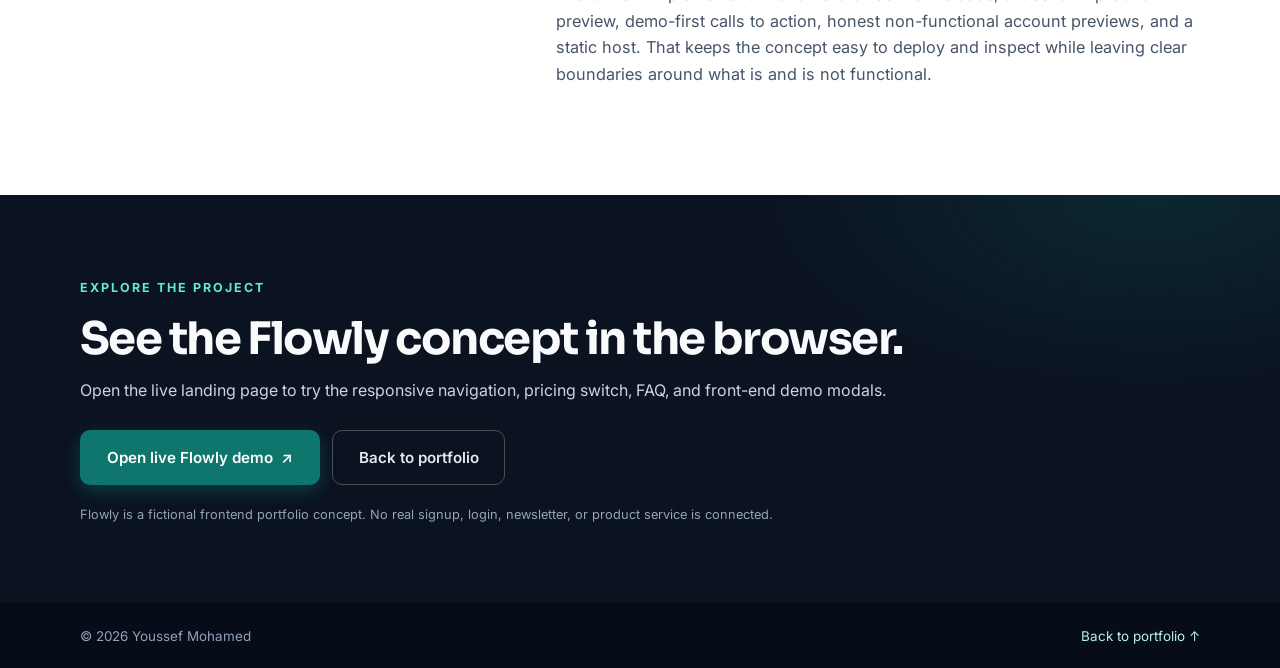
==== commit 1017178a: "Refresh Flowly portfolio case study assets" ====
--- a/flowly-case-study.html
+++ b/flowly-case-study.html
@@ -13,12 +13,15 @@
   <meta property="og:url" content="https://youssefmohammed12.github.io/my-portfolio-website/flowly-case-study.html">
   <meta property="og:title" content="Flowly — Frontend Case Study">
   <meta property="og:description" content="A responsive SaaS concept built with semantic HTML, custom CSS, vanilla JavaScript, and interactive front-end prototypes.">
-  <meta property="og:image" content="https://youssefmohammed12.github.io/my-portfolio-website/assets/flowly/hero-desktop.webp">
-  <meta property="og:image:alt" content="Flowly fictional SaaS landing page with a custom project-board interface">
+  <meta property="og:image" content="https://youssefmohammed12.github.io/my-portfolio-website/assets/flowly/og-image.png">
+  <meta property="og:image:alt" content="Flowly fictional SaaS landing page with its refreshed coral-and-navy project-board preview">
+  <meta property="og:image:type" content="image/png">
+  <meta property="og:image:width" content="1200">
+  <meta property="og:image:height" content="630">
   <meta name="twitter:card" content="summary_large_image">
   <meta name="twitter:title" content="Flowly — Frontend Case Study">
   <meta name="twitter:description" content="Design decisions, frontend interactions, accessibility considerations, and QA for a responsive SaaS landing-page concept.">
-  <meta name="twitter:image" content="https://youssefmohammed12.github.io/my-portfolio-website/assets/flowly/hero-desktop.webp">
+  <meta name="twitter:image" content="https://youssefmohammed12.github.io/my-portfolio-website/assets/flowly/og-image.png">
   <link rel="icon" type="image/svg+xml" href="assets/favicon.svg">
   <link rel="preconnect" href="https://fonts.googleapis.com">
   <link rel="preconnect" href="https://fonts.gstatic.com" crossorigin>
@@ -31,9 +34,9 @@
   <a class="skip-link" href="#main">Skip to content</a>
   <header class="case-header">
     <div class="case-container case-nav">
-      <a href="index.html#home" class="logo" aria-label="Youssef Mohamed — portfolio home">
+      <a href="index.html#home" class="logo">
         <span class="logo-mark" aria-hidden="true">YM</span>
-        <span class="logo-text">Youssef<strong>Mohamed</strong></span>
+        <span class="logo-text">Youssef <strong>Mohamed</strong></span>
       </a>
       <div class="case-nav-actions">
         <a class="btn btn-ghost btn-sm" href="index.html#projects">Back to portfolio</a>
@@ -154,41 +157,41 @@
         <div class="gallery-wrap">
           <h3 class="gallery-subheading">Page sections</h3>
           <div class="case-gallery case-gallery-landscape" data-gallery="flowly-page-screens">
-            <figure class="g-item" aria-label="Flowly hero and product preview">
+            <figure class="g-item">
               <img src="assets/flowly/hero-desktop.webp" alt="Desktop hero with Flowly branding, primary calls to action, and custom project-board preview" width="1440" height="815" loading="lazy" decoding="async">
               <figcaption><strong>Hero and product preview</strong><span>Lead with the interface and a clear demo-first call to action</span></figcaption>
             </figure>
-            <figure class="g-item" aria-label="Flowly feature hierarchy">
-              <img src="assets/flowly/features.webp" alt="Flowly features section showing task boards, team chat, timelines, workload, files, and integrations" width="1440" height="1102" loading="lazy" decoding="async">
+            <figure class="g-item">
+              <img src="assets/flowly/features.webp" alt="Flowly features section showing task boards, team chat, timelines, workload, files, and integrations" width="1440" height="1077" loading="lazy" decoding="async">
               <figcaption><strong>Feature hierarchy</strong><span>Six capability areas grouped into a readable grid</span></figcaption>
             </figure>
-            <figure class="g-item" aria-label="Flowly illustrative pricing">
-              <img src="assets/flowly/pricing.webp" alt="Complete illustrative pricing section showing all three example plans, the monthly and annual toggle, and the 22 percent saving label" width="1440" height="1075" loading="lazy" decoding="async">
+            <figure class="g-item">
+              <img src="assets/flowly/pricing.webp" alt="Complete illustrative pricing section showing all three example plans, the monthly and annual toggle, and the 22 percent saving label" width="1440" height="1093" loading="lazy" decoding="async">
               <figcaption><strong>Illustrative pricing</strong><span>All three example plans and the 22% annual saving label</span></figcaption>
             </figure>
-            <figure class="g-item" aria-label="Flowly FAQ">
-              <img src="assets/flowly/faq.webp" alt="Flowly FAQ section explaining the fictional product and interactive UI preview limitations" width="1440" height="910" loading="lazy" decoding="async">
+            <figure class="g-item">
+              <img src="assets/flowly/faq.webp" alt="Flowly FAQ section explaining the fictional product and interactive UI preview limitations" width="1440" height="911" loading="lazy" decoding="async">
               <figcaption><strong>FAQ accordion</strong><span>Answers explain the fictional product and its limitations</span></figcaption>
             </figure>
           </div>
           <h3 class="gallery-subheading">Interactive UI previews</h3>
           <div class="case-gallery case-gallery-interface case-gallery-portrait" data-gallery="flowly-ui-previews">
-            <figure class="g-item" aria-label="Flowly interactive product demo">
+            <figure class="g-item">
               <img src="assets/flowly/product-demo.webp" alt="Flowly product demo modal with Board, Timeline, and Workload tabs and a sample task board" width="560" height="716" loading="lazy" decoding="async">
               <figcaption><strong>Product demo</strong><span>Board, timeline, and workload preview states</span></figcaption>
             </figure>
-            <figure class="g-item" aria-label="Flowly signup UI preview">
-              <img src="assets/flowly/signup-preview.webp" alt="Flowly signup interface preview with explicit sample-data notice and no-account disclaimer" width="560" height="602" loading="lazy" decoding="async">
+            <figure class="g-item">
+              <img src="assets/flowly/signup-preview.webp" alt="Flowly signup preview with sample details only and the selected Pro example plan" width="560" height="528" loading="lazy" decoding="async">
               <figcaption><strong>Signup preview</strong><span>Sample details only; no account is created</span></figcaption>
             </figure>
-            <figure class="g-item" aria-label="Flowly login UI preview">
+            <figure class="g-item">
               <img src="assets/flowly/login-preview.webp" alt="Flowly login interface preview with a warning not to enter a real password" width="560" height="698" loading="lazy" decoding="async">
               <figcaption><strong>Login preview</strong><span>Authentication is not connected</span></figcaption>
             </figure>
           </div>
           <div class="case-mobile-showcase" data-gallery="flowly-mobile-preview">
-            <figure class="g-item g-item-featured" aria-label="Flowly complete mobile experience">
-              <img src="assets/flowly/mobile-home.webp" alt="Complete mobile Flowly hero showing the demo-led calls to action, full custom dashboard preview, and illustrative brand examples" width="430" height="1704" loading="lazy" decoding="async">
+            <figure class="g-item g-item-featured">
+              <img src="assets/flowly/mobile-home.webp" alt="Complete mobile Flowly hero showing the demo-led calls to action, full custom dashboard preview, and illustrative brand examples" width="430" height="1660" loading="lazy" decoding="async">
               <figcaption><strong>Mobile experience</strong><span>The complete mobile capture is shown separately so the hero, full dashboard preview, and illustrative brand strip remain visible instead of being compressed into a landscape tile.</span></figcaption>
             </figure>
           </div>
--- a/css/styles.css
+++ b/css/styles.css
@@ -970,6 +970,13 @@
 }
 .service-card h3 { font-size: 1.14rem; margin-bottom: .55rem; }
 .service-card p { color: var(--muted); font-size: .95rem; margin: 0; }
+.service-card .service-price { margin-top: 1rem; color: var(--accent-dark); font-weight: 700; font-size: .92rem; }
+.services-cta { display: flex; align-items: center; justify-content: space-between; gap: 1.2rem; flex-wrap: wrap; margin-top: 1.5rem; padding: 1.2rem 1.4rem; border: 1px solid var(--line); border-radius: var(--radius); background: var(--surface); }
+.services-cta p { flex: 1 1 18rem; margin: 0; color: var(--muted); }
+.contact-availability { margin: -1.1rem 0 1.6rem; color: #b6c2d4; font-size: .9rem; line-height: 1.65; }
+.form-optional { color: var(--muted); font-size: .82em; font-weight: 400; }
+.form-fallback { margin: .85rem 0 0; color: var(--muted); font-size: .88rem; text-align: center; }
+.form-fallback a { color: var(--accent-dark); font-weight: 700; text-decoration: underline; text-underline-offset: 2px; }
 
 /* ============================================================
    PROCESS
@@ -1241,11 +1248,11 @@
    REVEAL ANIMATIONS
    ============================================================ */
 .reveal {
-  opacity: 0;
-  transform: translateY(26px);
-  transition: opacity .6s ease, transform .6s ease;
-}
-.reveal.visible { opacity: 1; transform: translateY(0); }
+  opacity: 1;
+  transform: translateY(12px);
+  transition: transform .35s ease;
+}
+.reveal.visible { opacity: 1; transform: none; }
 
 @media (prefers-reduced-motion: reduce) {
   html { scroll-behavior: auto; }
@@ -1332,3 +1339,26 @@
   .g-item-featured img { height: 420px; }
   .footer-grid { grid-template-columns: 1fr; gap: 2rem; }
 }
+
+
+/* Medium tablets: use the available width for About and project overview cards. */
+@media (min-width: 641px) and (max-width: 900px) {
+  .about-grid { grid-template-columns: minmax(220px, .8fr) minmax(0, 1.2fr); gap: 2rem; }
+  .about-photo { max-width: 280px; }
+  .compare-grid { grid-template-columns: repeat(2, minmax(0, 1fr)); }
+}
+
+
+/* Small phones: keep the hero visual in normal flow and protect content controls. */
+@media (max-width: 480px) {
+  .hero-visual { display: flex; flex-direction: column; gap: .75rem; padding: 0 0 1rem; }
+  .hero-frame, .hero-frame:hover { transform: none; }
+  .hero-id-card, .hero-chip { position: static; inset: auto; width: 100%; max-width: none; transform: none; }
+  .hero-id-card:hover, .hero-chip:hover { transform: none; }
+  .hero-chip { justify-content: flex-start; }
+  .back-top { display: none; }
+  .lb-prev { left: 8px; }
+  .lb-next { right: 8px; }
+  .lb-prev, .lb-next { width: 44px; height: 44px; }
+  .lightbox { padding: 3.4rem 3.4rem 2rem; }
+}
--- a/css/flowly-case-study.css
+++ b/css/flowly-case-study.css
@@ -1,3 +1,8 @@
+/* Keep this case study's teal text and filled controls above WCAG AA contrast. */
+body.case-study-page {
+  --accent: #0f766e;
+}
+
 /* Flowly-specific refinements for the shared screenshot system. */
 .case-mobile-showcase .g-item-featured img {
   width: min(100%, 260px);
